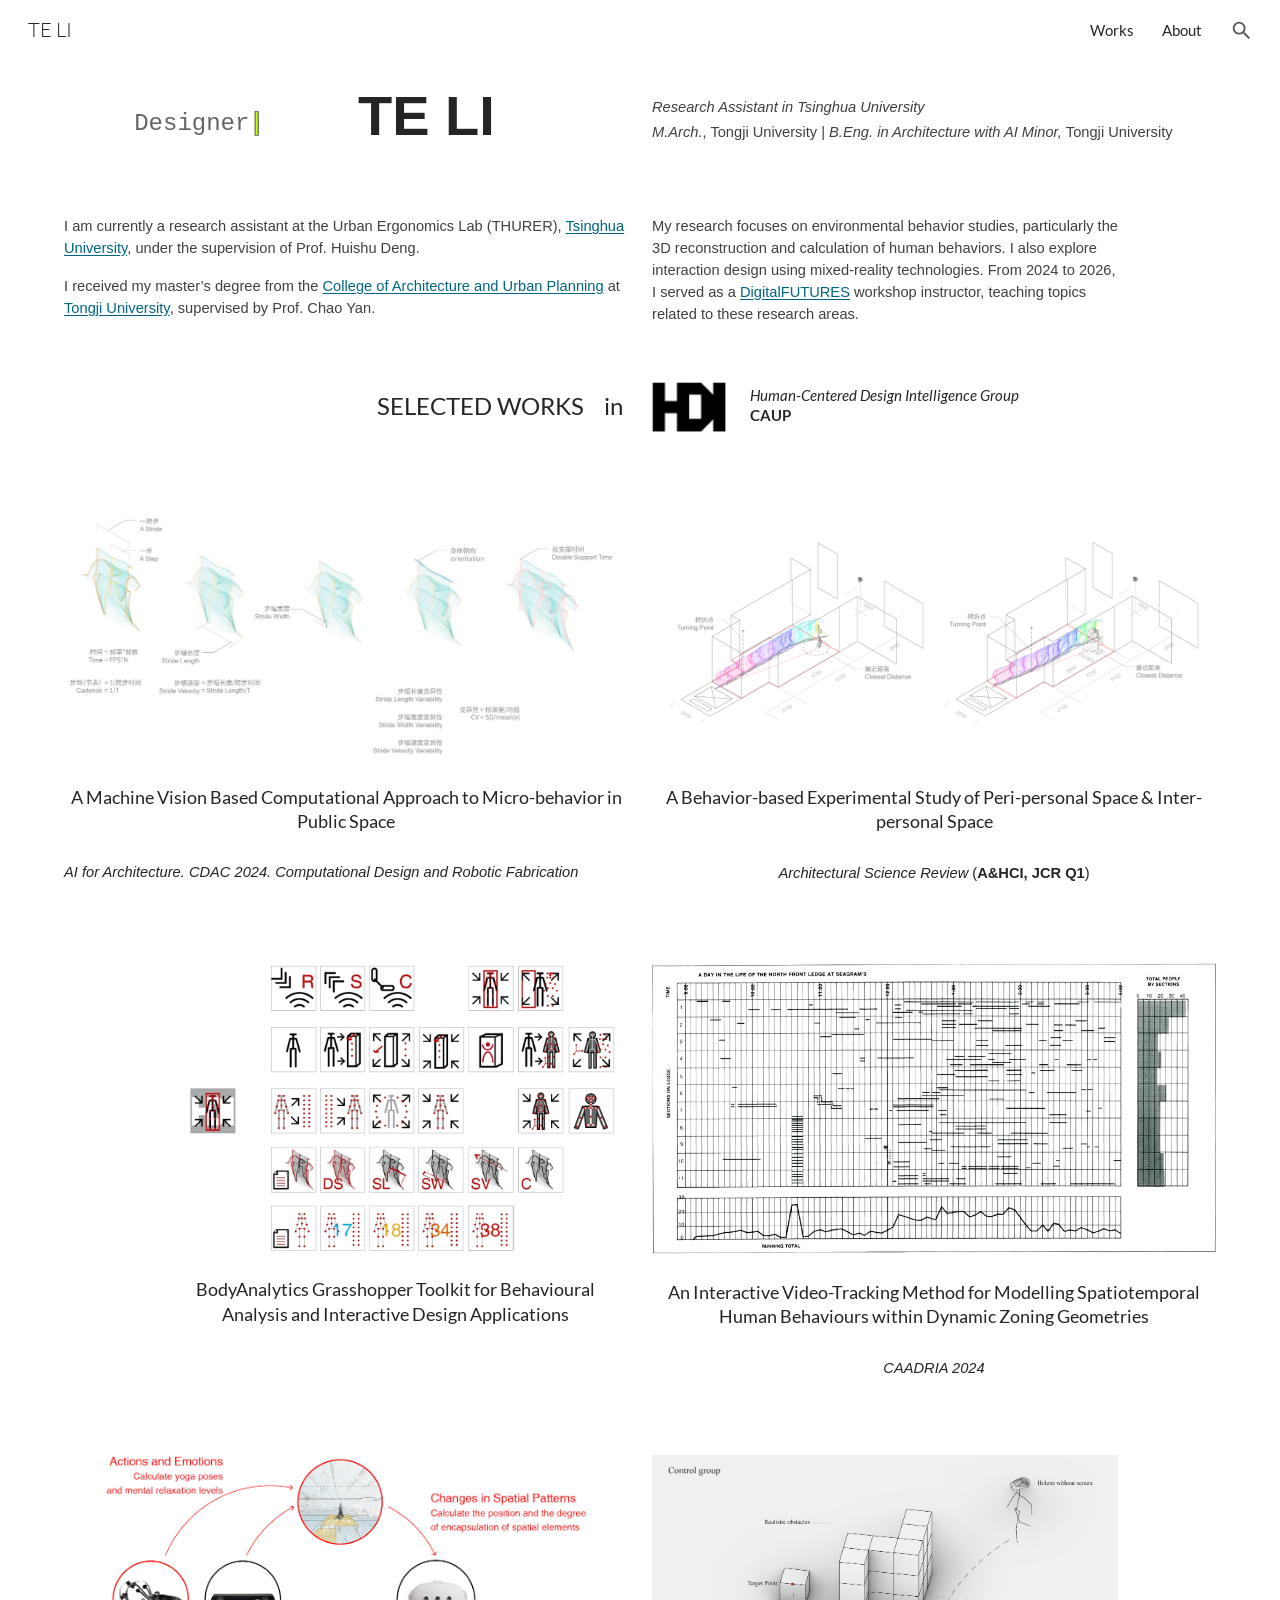
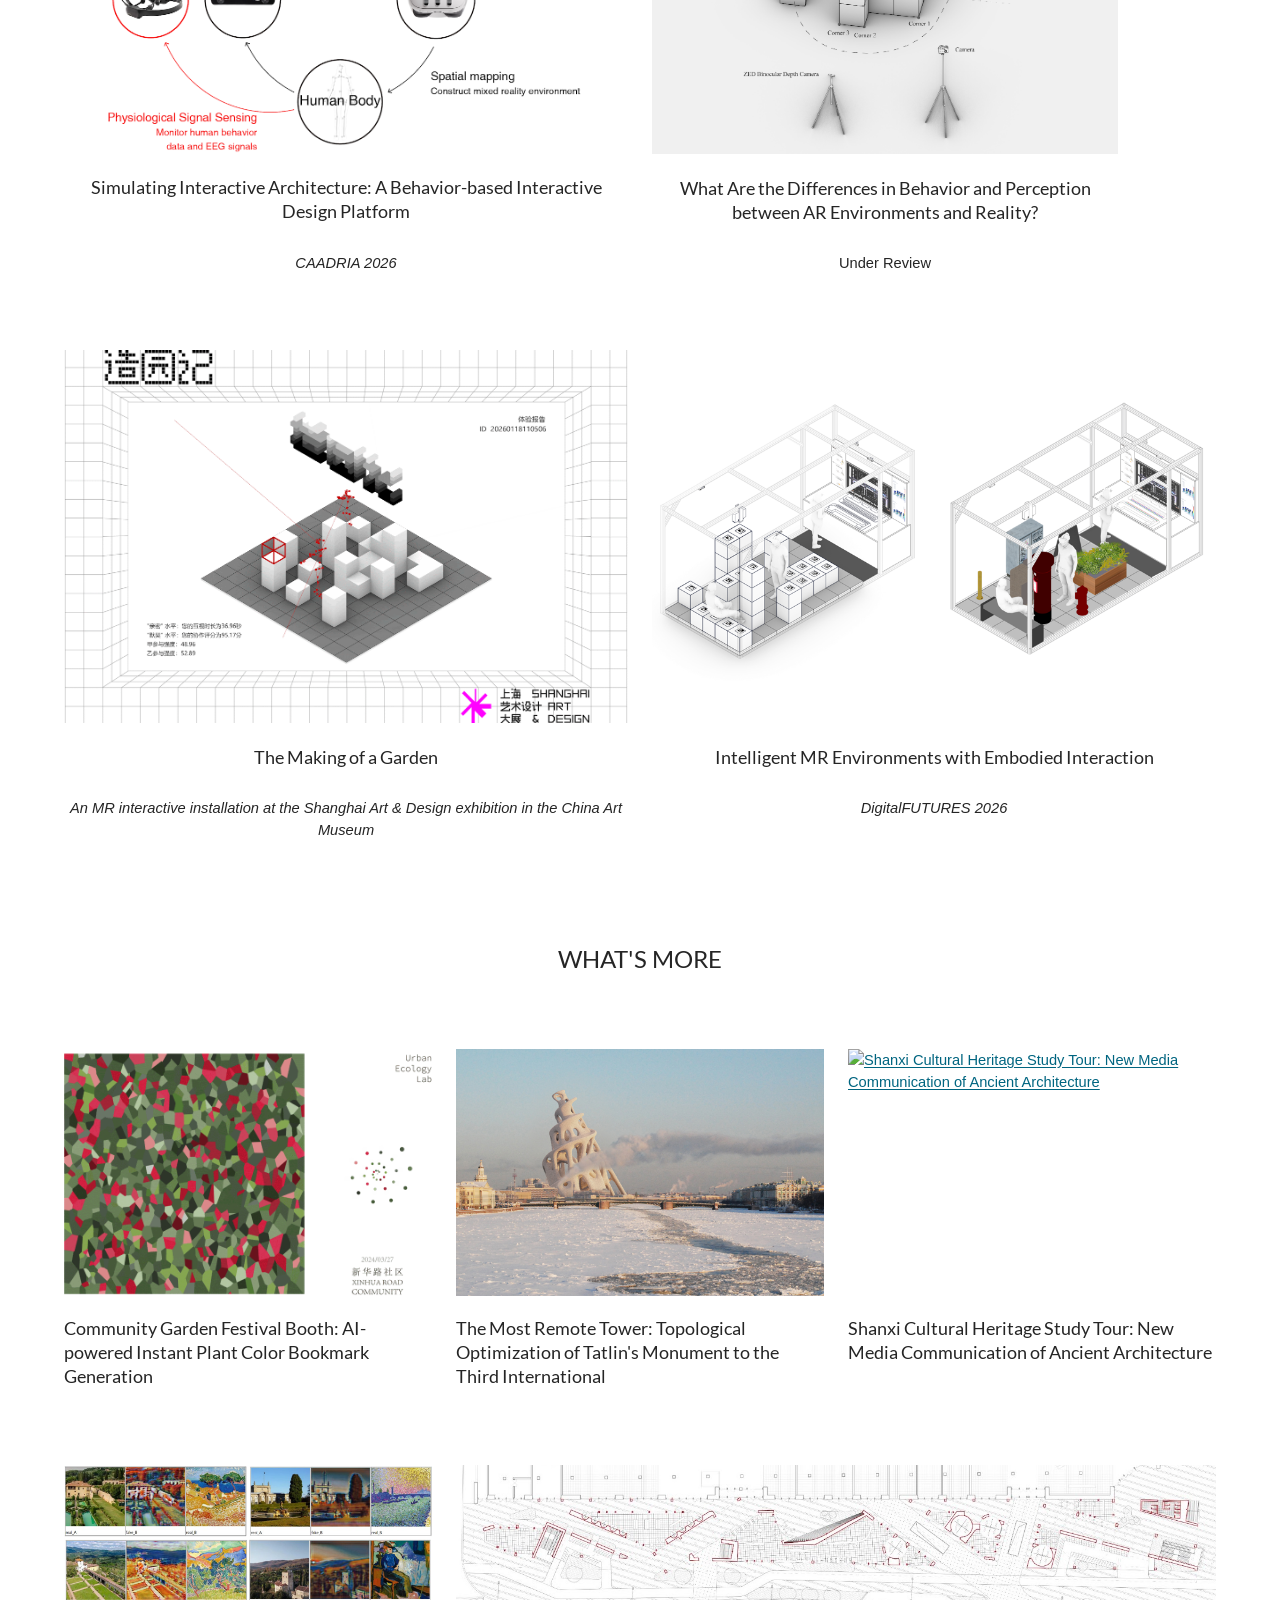
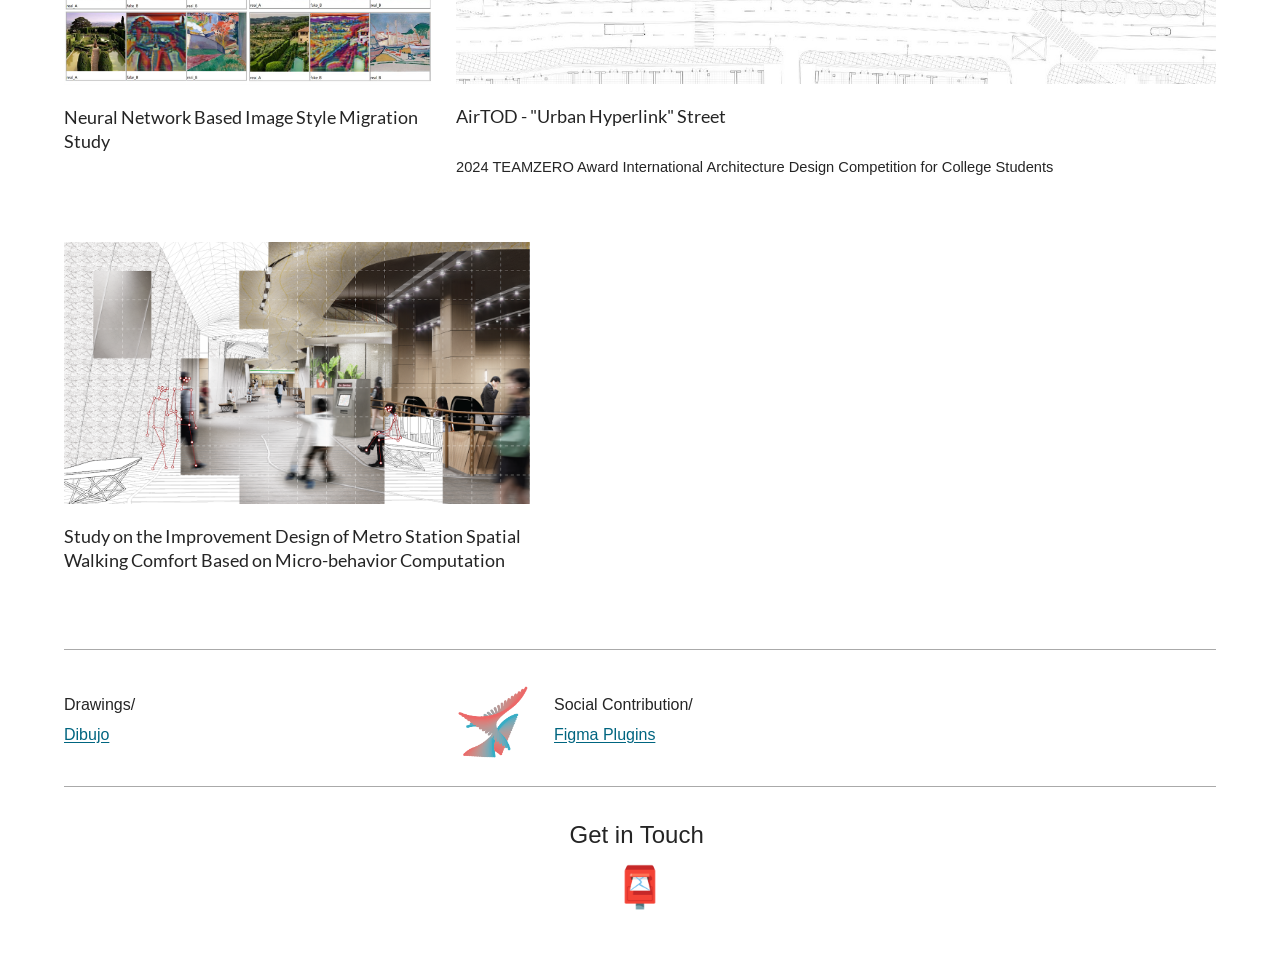
==== index.html @ 7ce69d30 "Initial commit" ====
<!doctype html>
<html lang="en">
<head>
<meta charset="utf-8">
<meta name="viewport" content="width=device-width,initial-scale=1">
<title>TE LI — Works</title>
<link rel="stylesheet" href="style.css">
<script src="script.js" defer></script>
</head>
<body class="works">
<header class="site-header"><a class="brand" href="index.html">TE LI</a><nav aria-label="Main navigation"><a aria-current="page" href="index.html">Works</a><a href="about.html">About</a><button class="search-button" aria-label="Search this site" title="Search this site"><svg width="22" height="22" viewbox="0 0 24 24" fill="none" stroke="currentColor" stroke-width="2"><circle cx="10" cy="10" r="6"></circle><path d="m15 15 6 6"></path></svg></button></nav></header><form class="search-panel" hidden role="search">
<input type="search" aria-label="Search pages" placeholder="Search this site"><button type="submit">Search</button><button type="button" class="search-close" aria-label="Close search">×</button><div class="search-results"></div>
</form>
<main id="main"><section class="section works-section-0"><div class="grid">
<div class="column span-3">
<iframe class="works-animation" src="assets/typing.html" title="Animated roles"></iframe>
</div>
<div class="column span-3">
<p style="line-height:1.2"><span style="font-weight:700">TE LI</span></p>
</div>
<div class="column span-6">
<p style="line-height:1.692; margin-bottom: 0px;
"><span style="font-weight:400;font-style:italic;color:#404040">Research Assistant in Tsinghua University</span></p>
<p style="line-height:1.692"><span style="font-weight:400;font-style:italic;color:#404040">M.Arch.</span><span style="font-weight:400;color:#404040">, Tongji University | </span><span style="font-weight:400;font-style:italic;color:#404040">B.Eng</span><span style="font-weight:400;font-style:italic;color:#404040">. in Architecture </span><span style="font-weight:400;font-style:italic;color:#404040">with AI Minor, </span><span style="font-weight:400;color:#404040">Tongji University  </span></p>
</div>
</div></section>
<section class="section works-section-1"><div class="grid">
<div class="column span-6">
<p style="line-height:1.5"><span style="font-weight:400;color:#404040">I am currently a research assistant at the Urban Ergonomics Lab (THURER), </span><a style="text-decoration:none;color:inherit" href="https://www.tsinghua.edu.cn/en/"><span style="font-weight:400;text-decoration:underline">Tsinghua University</span></a><span style="font-weight:400;color:#404040">, under the supervision of Prof. Huishu Deng.</span></p>
<p style="line-height:1.5"><span style="font-weight:400;color:#404040">I received my master’s degree from the </span><a style="text-decoration:none;color:inherit" href="https://caup.tongji.edu.cn/caupen/main.htm"><span style="font-weight:400;text-decoration:underline">College of Architecture and Urban Planning</span></a><span style="font-weight:400;color:#404040"> at </span><a style="text-decoration:none;color:inherit" href="https://en.tongji.edu.cn/p/#/"><span style="font-weight:400;text-decoration:underline">Tongji University</span></a><span style="font-weight:400;color:#404040">, supervised by Prof. Chao Yan.</span></p>
</div>
<div class="column span-5">
<p style="line-height:1.5"><span style="font-weight:400;color:#404040">My research focuses on environmental behavior studies, particularly the 3D reconstruction and calculation of human behaviors. I also explore interaction design using mixed-reality technologies. From 2024 to 2026, I served as a </span><a style="text-decoration:none;color:inherit" href="https://digitalfutures.world/"><span style="font-weight:400;text-decoration:underline">DigitalFUTURES</span></a><span style="font-weight:400;color:#404040"> workshop instructor, teaching topics related to these research areas.</span></p>
</div>
<div class="column span-1">

</div>
</div></section>
<section class="section works-section-2"><div class="grid">
<div class="column span-6">
<p style="text-align:right"><span style="font-size:24px">SELECTED WORKS    in </span></p>
</div>
<div class="column span-1">
<img src="assets/image-01.png" alt="Human-Centered Design Intelligence Group logo" loading="lazy">
</div>
<div class="column span-4">
<p style="line-height:1.38"><span style="font-style:italic">Human-Centered Design Intelligence Group</span></p>
<p style="line-height:1.38"><span style="font-weight:700">CAUP</span></p>
</div>
<div class="column span-1">

</div>
</div></section>
<section class="section works-section-3"><div class="grid">
<div class="column span-6">
<a class="image-link" href="https://link.springer.com/chapter/10.1007/978-981-95-0974-4_6"><img src="assets/image-02.jpg" alt="A Machine Vision Based Computational Approach to Micro-behavior in Public Space" loading="lazy"></a>
<h3 style="text-align:center">A Machine Vision Based Computational Approach to Micro-behavior in Public Space</h3>
<p style="text-align:left"><span style="font-style:italic">AI for Architecture. CDAC 2024. Computational Design and Robotic Fabrication</span></p>
</div>
<div class="column span-6">
<a class="image-link" href="https://doi.org/10.1080/00038628.2025.2562021"><img src="assets/image-03.png" alt="A Behavior-based Experimental Study of Peri-personal Space &amp; Inter-personal Space" loading="lazy"></a>
<h3 style="text-align:center">A Behavior-based Experimental Study of Peri-personal Space &amp; Inter-personal Space</h3>
<p style="text-align:center"><span style="font-style:italic">Architectural Science Review </span><span>(</span><span style="font-weight:700">A&amp;HCI, JCR Q1</span><span>)</span></p>
</div>
</div></section>
<section class="section works-section-4"><div class="grid">
<div class="column span-1">

</div>
<div class="column span-5">
<a class="image-link" href="https://www.food4rhino.com/en/app/bodyanalytics"><img src="assets/image-04.jpg" alt="BodyAnalytics Grasshopper Toolkit for Behavioural Analysis and Interactive Design Applications" loading="lazy"></a>
<h3 style="text-align:center">BodyAnalytics Grasshopper Toolkit for Behavioural Analysis and Interactive Design Applications</h3>
</div>
<div class="column span-6">
<a class="image-link" href="https://doi.org/10.52842/conf.caadria.2024.2.445"><img src="assets/image-05.jpg" alt="An Interactive Video-Tracking Method for Modelling Spatiotemporal Human Behaviours within Dynamic Zoning Geometries" loading="lazy"></a>
<h3 style="text-align:center">An Interactive Video-Tracking Method for Modelling Spatiotemporal Human Behaviours within Dynamic Zoning Geometries</h3>
<p style="text-align:center"><span style="font-style:italic">CAADRIA 202</span><span style="font-style:italic">4</span></p>
</div>
</div></section>
<section class="section works-section-5"><div class="grid">
<div class="column span-6">
<a class="image-link" href="https://papers.cumincad.org/cgi-bin/works/paper/caadria2026_61"><img src="assets/image-06.png" alt="Simulating Interactive Architecture: A Behavior-based Interactive Design Platform" loading="lazy"></a>
<h3 style="text-align:center">Simulating Interactive Architecture: A Behavior-based Interactive Design Platform</h3>
<p style="text-align:center"><span style="font-style:italic">CAADRIA 202</span><span style="font-style:italic">6</span></p>
</div>
<div class="column span-5">
<img src="assets/image-07.png" alt="What Are the Differences in Behavior and Perception between AR Environments and Reality?" loading="lazy">
<h3 style="text-align:center">What Are the Differences in Behavior and Perception between AR Environments and Reality?</h3>
<p style="text-align:center"><span>Under Review</span></p>
</div>
<div class="column span-1">

</div>
</div></section>
<section class="section works-section-6"><div class="grid">
<div class="column span-6">
<img src="assets/image-08.gif" alt="The Making of a Garden" loading="lazy">
<h3 style="text-align:center">The Making of a Garden</h3>
<p style="text-align:center"><span style="font-style:italic">An MR interactive installation at the Shanghai Art &amp; Design exhibition in the China Art Museum</span></p>
</div>
<div class="column span-6">
<img src="assets/image-09.png" alt="Intelligent MR Environments with Embodied Interaction" loading="lazy">
<h3 style="text-align:center">Intelligent MR Environments with Embodied Interaction</h3>
<p style="text-align:center"><span style="font-style:italic">DigitalFUTURES 2026</span></p>
</div>
</div></section>
<section class="section works-section-7"><div class="grid"><div class="column span-12">
<p style="text-align:center"><span style="font-size:24px">WHAT'S MORE</span></p>
</div></div></section>
<section class="section works-section-8"><div class="grid">
<div class="column span-4">
<a class="image-link" href="https://github.com/Te-Li/plant-color-datavis"><img src="assets/image-10.gif" alt="Community Garden Festival Booth: AI-powered Instant Plant Color Bookmark Generation" loading="lazy"></a>
<h3 style="text-align:left">Community Garden Festival Booth: AI-powered Instant Plant Color Bookmark Generation</h3>
</div>
<div class="column span-4">
<img src="assets/image-11.png" alt="The Most Remote Tower: Topological Optimization of Tatlin&#x27;s Monument to the Third International" loading="lazy">
<h3 style="text-align:left">The Most Remote Tower: Topological Optimization of Tatlin&#x27;s Monument to the Third International</h3>
</div>
<div class="column span-4">
<a class="image-link" href="https://github.com/Te-Li/dynamic-ancient-architecture"><img src="assets/image-12.gif" alt="Shanxi Cultural Heritage Study Tour: New Media Communication of Ancient Architecture" loading="lazy"></a>
<h3 style="text-align:left">Shanxi Cultural Heritage Study Tour: New Media Communication of Ancient Architecture</h3>
</div>
</div></section>
<section class="section works-section-9"><div class="grid">
<div class="column span-4">
<img src="assets/image-13.png" alt="Neural Network Based Image Style Migration Study" loading="lazy">
<h3 style="text-align:left">Neural Network Based Image Style Migration Study</h3>
</div>
<div class="column span-8">
<a class="image-link" href="http://xhslink.com/o/8bm5kmeAXIZ"><img src="assets/image-14.jpg" alt="AirTOD - &quot;Urban Hyperlink&quot; Street" loading="lazy"></a>
<h3 style="text-align:left">AirTOD - &quot;Urban Hyperlink&quot; Street</h3>
<p style="text-align:left"><span>2024 TEAMZERO Award International Architecture Design Competition for College Students</span></p>
</div>
</div></section>
<section class="section works-section-10"><div class="grid">
<div class="column span-5">
<img src="assets/image-15.png" alt="Study on the Improvement Design of Metro Station Spatial Walking Comfort Based on Micro-behavior Computation" loading="lazy">
<h3 style="text-align:left">Study on the Improvement Design of Metro Station Spatial Walking Comfort Based on Micro-behavior Computation</h3>
</div>
<div class="column span-7">

</div>
</div></section>
<section class="section works-section-11"><div class="grid"><div class="column span-12">

</div></div></section>
<section class="section works-section-12"><div class="grid">
<div class="column span-2">
<p><span style="font-size:12.0pt">Drawings/</span></p>
<p><a style="text-decoration:none;color:inherit" href="https://lzyf14.wixsite.com/dai1-lite"><span style="text-decoration:underline;font-size:12.0pt">Dibujo</span></a><span style="font-size:12.0pt"> </span></p>
</div>
<div class="column span-2">

</div>
<div class="column span-1">
<img src="assets/image-16.png" alt="Figma icon" loading="lazy">
</div>
<div class="column span-3">
<p><span style="font-size:12.0pt">Social Contribution/</span></p>
<p><a style="text-decoration:none;color:inherit" href="https://www.figma.com/@te_li"><span style="text-decoration:underline;font-size:12.0pt">Figma Plugins</span></a></p>
</div>
<div class="column span-4">

</div>
</div></section>
<section class="section works-section-13"><div class="grid"><div class="column span-12">

</div></div></section>
<section class="section works-section-14 contact"><div class="grid"><div class="column span-12">
<p style="text-align:center"><span style="font-size:24px">Get in Touch </span></p>
<p style="text-align:center;line-height:1.2"><a style="text-decoration:none;color:inherit" href="https://forms.gle/pz7Y3AFX5Abh1YHo8"><span>📮</span></a></p>
</div></div></section></main>
</body>
</html>
---- style.css ----
@font-face {
  font-family: 'Lato';
  font-style: italic;
  font-weight: 300;
  font-display: swap;
  src: url(assets/lato-0.ttf) format('truetype');
}
@font-face {
  font-family: 'Lato';
  font-style: italic;
  font-weight: 400;
  font-display: swap;
  src: url(assets/lato-1.ttf) format('truetype');
}
@font-face {
  font-family: 'Lato';
  font-style: italic;
  font-weight: 700;
  font-display: swap;
  src: url(assets/lato-2.ttf) format('truetype');
}
@font-face {
  font-family: 'Lato';
  font-style: normal;
  font-weight: 300;
  font-display: swap;
  src: url(assets/lato-3.ttf) format('truetype');
}
@font-face {
  font-family: 'Lato';
  font-style: normal;
  font-weight: 400;
  font-display: swap;
  src: url(assets/lato-4.ttf) format('truetype');
}
@font-face {
  font-family: 'Lato';
  font-style: normal;
  font-weight: 700;
  font-display: swap;
  src: url(assets/lato-5.ttf) format('truetype');
}

/* Shared presentation — adjust content width, spacing and typography here. */
:root{--grid-width:1152px;--grid-gutter:24px;--page-edge:32px;--text:#252525;--link:#006580}
*{box-sizing:border-box}html{scroll-behavior:smooth}body{margin:0;background:#fff;color:var(--text);font:14px/1.5 Arial,Helvetica,sans-serif}a{color:var(--link);text-underline-offset:2px}button,input{font:inherit}button{cursor:pointer}a:focus-visible,button:focus-visible,summary:focus-visible{outline:2px solid var(--link);outline-offset:5px}
a[style*="text-decoration:none"]{color:var(--text)}a[style*="text-decoration:none"] span[style*="text-decoration:underline"]{color:var(--link)}.site-header a,.site-header a:hover,.site-header a[aria-current],.about-section-1 summary{color:var(--text)}
.site-header{height:60px;padding:0 28px;display:flex;align-items:center;justify-content:space-between;position:sticky;top:0;background:#fffffff5;z-index:10}.brand{font-size:20px;font-weight:300;color:var(--text);text-decoration:none}.site-header nav{display:flex;align-items:center;gap:28px}.site-header nav>a{font-size:15px;text-decoration:none;color:var(--text)}.site-header nav>a[aria-current],.site-header nav>a:hover{color:var(--text)}.search-button{border:0;background:none;color:#555;padding:0;display:flex}.section{padding:24px 0}.grid{width:min(var(--grid-width),calc(100% - 2 * var(--page-edge)));margin-inline:auto;display:grid;grid-template-columns:repeat(12,minmax(0,1fr));column-gap:var(--grid-gutter)}.column{min-width:0}.span-1{grid-column:span 1}.span-2{grid-column:span 2}.span-3{grid-column:span 3}.span-4{grid-column:span 4}.span-5{grid-column:span 5}.span-6{grid-column:span 6}.span-7{grid-column:span 7}.span-8{grid-column:span 8}.span-12{grid-column:span 12}
p{margin:0 0 16px}h2,h3{font-weight:400;line-height:1.35;margin:16px 0 26px}h2{font-size:24px}h3{font-size:18px}img{display:block;width:100%;height:auto}iframe{display:block;border:0;width:100%}ul,ol{padding-left:28px;margin:0 0 18px}li{padding-left:2px;margin-bottom:7px}.works{font-size:14.667px;line-height:1.5}.works-animation{height:72px}.works-section-0{padding-top:22px;padding-bottom:24px}.works-section-0 .column:nth-child(2) p{font-size:56px!important;font-weight:700;margin:0;line-height:1.4}.works-section-0 .column:nth-child(2) span{font-size:inherit!important}.works-section-0 .column:nth-child(3){padding-top:13px}.works-section-1{padding-top:30px;padding-bottom:20px}.works-section-2{padding-top:20px;padding-bottom:40px}.works-section-2 .grid{align-items:center}.works-section-2 .column:first-child{text-align:right}.works-section-2 p{margin:0}.works-section-2 .column:first-child span{font-size:24px!important}.works-section-2 img{max-width:74px}.works-section-3,.works-section-4,.works-section-5,.works-section-6{padding-bottom:36px}.works .image-link{display:block}.works h3{text-align:center;margin:22px 0 28px;font-size:18px}.works-section-3 .column>p,.works-section-4 .column>p,.works-section-5 .column>p,.works-section-6 .column>p{text-align:center}.works-section-7 p{text-align:center;margin:24px 0}.works-section-8 h3,.works-section-9 h3,.works-section-10 h3{margin-top:20px}.works-section-11,.works-section-13,.about-section-10{padding:12px 0}.works-section-12{padding:0}.works-section-12 .grid{align-items:center;border-top:1px solid #aaa;padding-top:34px}.works-section-12 p{margin-bottom:6px}.contact{padding:0 0 48px;text-align:center}.contact .grid{border-top:1px solid #aaa;padding-top:30px}.contact p{margin-bottom:10px}.contact a{text-decoration:none;font-size:40px}
.about-section-0{padding:0}.about-section-0 .grid{width:100%;max-width:none}.about-section-0 .column{padding:0}.about-animation{height:500px}.about-section-1{padding:24px 0}.about-section-1 details{grid-column:1/-1;margin:0;border-bottom:1px solid #aaa}.about-section-1 summary{list-style:none;cursor:pointer;font-size:24px;padding:20px 0}.about-section-1 summary::-webkit-details-marker{display:none}.about-section-1 .summary-arrow{float:right;width:24px;height:24px;fill:#555;margin-top:6px;transition:transform .2s ease}details[open] .summary-arrow{transform:rotate(180deg)}.news-items{padding:16px 0}.portfolio{height:435px;background:#333}.portfolio-open{display:inline-block;font-size:14px;margin-top:8px}.about-section-3,.about-section-4,.about-section-5,.about-section-6,.about-section-7,.about-section-8{padding:42px 0}.about h3{margin-top:0;margin-bottom:0}.about-section-9{padding:30px 0}.about p{line-height:1.8}.about li{line-height:1.6}.search-panel{position:fixed;top:60px;right:24px;width:min(520px,calc(100vw - 48px));padding:20px;background:white;box-shadow:0 4px 22px #0002;z-index:20}.search-panel[hidden]{display:none}.search-panel input{width:65%;max-width:100%;padding:8px;border:1px solid #aaa}.search-panel button{background:white;border:0;padding:8px}.search-results a{display:block;margin:12px 0}
@media(max-width:760px){.site-header{padding:0 20px}.site-header nav{gap:22px}.grid{width:calc(100% - 48px);column-gap:16px}.column{padding:0}.column:empty{display:none}.span-1,.span-2,.span-3,.span-4,.span-5,.span-6,.span-7,.span-8,.span-12{grid-column:1/-1}.section{padding:20px 0}.works-section-0 .column:first-child{grid-column:1/7}.works-section-0 .column:nth-child(2){grid-column:7/13}.works-section-0 .column:nth-child(2) p{font-size:44px!important}.works-section-0 .column:nth-child(3){padding-top:20px}.works-section-1 .column{margin-bottom:12px}.works-section-2 .column:first-child{text-align:left;margin-bottom:20px}.works-section-2 .column:nth-child(2){grid-column:1/3}.works-section-2 .column:nth-child(3){grid-column:3/13}.works-section-2 .column:nth-child(3) span{font-size:14px!important}.works h3{font-size:19px}.works .column:has(h3){margin-bottom:28px}.works-section-12 .column{margin-bottom:20px}.works-section-12 img{max-width:72px}.about-animation{height:300px}.about-section-2 .column:first-child{margin-bottom:14px}.portfolio{height:340px}.about-section-3,.about-section-4,.about-section-5,.about-section-6,.about-section-7,.about-section-8{padding:28px 0}.about p,.about li{overflow-wrap:anywhere}.search-panel input{width:60%}}
@media(prefers-reduced-motion:reduce){html{scroll-behavior:auto}}

body.about,.works h3,.brand,.site-header nav,.works-section-2,.works-section-7{font-family:Lato,Arial,sans-serif}

/* Match the lower three-column media row to the adjacent tower image.
   Keep animated artwork proportional and fully visible in an equal-height frame. */
.works-section-8 img{aspect-ratio:1200/805;object-fit:contain}
.works-section-8 img[src="assets/image-12.gif"]{object-fit:cover;object-position:50% 75%}

/* About: consistent heading rhythm and hanging indents for CV entries. */
.about .about-heading{font-size:24px;font-weight:400;line-height:1.38;margin:0 0 20px;color:#404040}
.about .about-subheading{font-size:18px;font-weight:700;line-height:1.8;margin:24px 0 8px;color:#404040}
.about .about-heading + .about-subheading{margin-top:0}
.about p,.about li{line-height:1.8}
.about p{margin-bottom:8px}
.about ul{padding-left:24px;margin:0 0 20px}
.about li{padding-left:2px;margin-bottom:8px}
.about li p{margin:0}
.about .column > :last-child{margin-bottom:0}
.about-section-3,.about-section-4,.about-section-5,.about-section-6,.about-section-7,.about-section-8{padding:32px 0}
.about-section-4 .column > p:has(> span:first-child[style*="font-size:18px"]){margin-top:20px}
.about-section-4 .about-heading + p{margin-top:0!important}
.about .award-year{font-size:16px;font-weight:700;line-height:1.8;margin:20px 0 6px;color:#404040}
.about .about-heading + .award-year{margin-top:0}
.about-section-6 ul{margin-bottom:0}
.about-section-6 li{margin-bottom:4px}
.about-section-2 .grid,.about-section-9 .grid{align-items:start}
.about .news-items > p{display:grid;grid-template-columns:140px minmax(0,1fr);column-gap:20px;margin-bottom:12px}
.news-date{white-space:nowrap}
@media(max-width:760px){
 .about-section-1 details{margin:0}
 .about .about-heading{margin-bottom:16px}
 .about-section-3,.about-section-4,.about-section-5,.about-section-6,.about-section-7,.about-section-8{padding:24px 0}
 .about .news-items > p{grid-template-columns:1fr;row-gap:4px}
 .about-section-9 .column + .column{margin-top:8px}
}
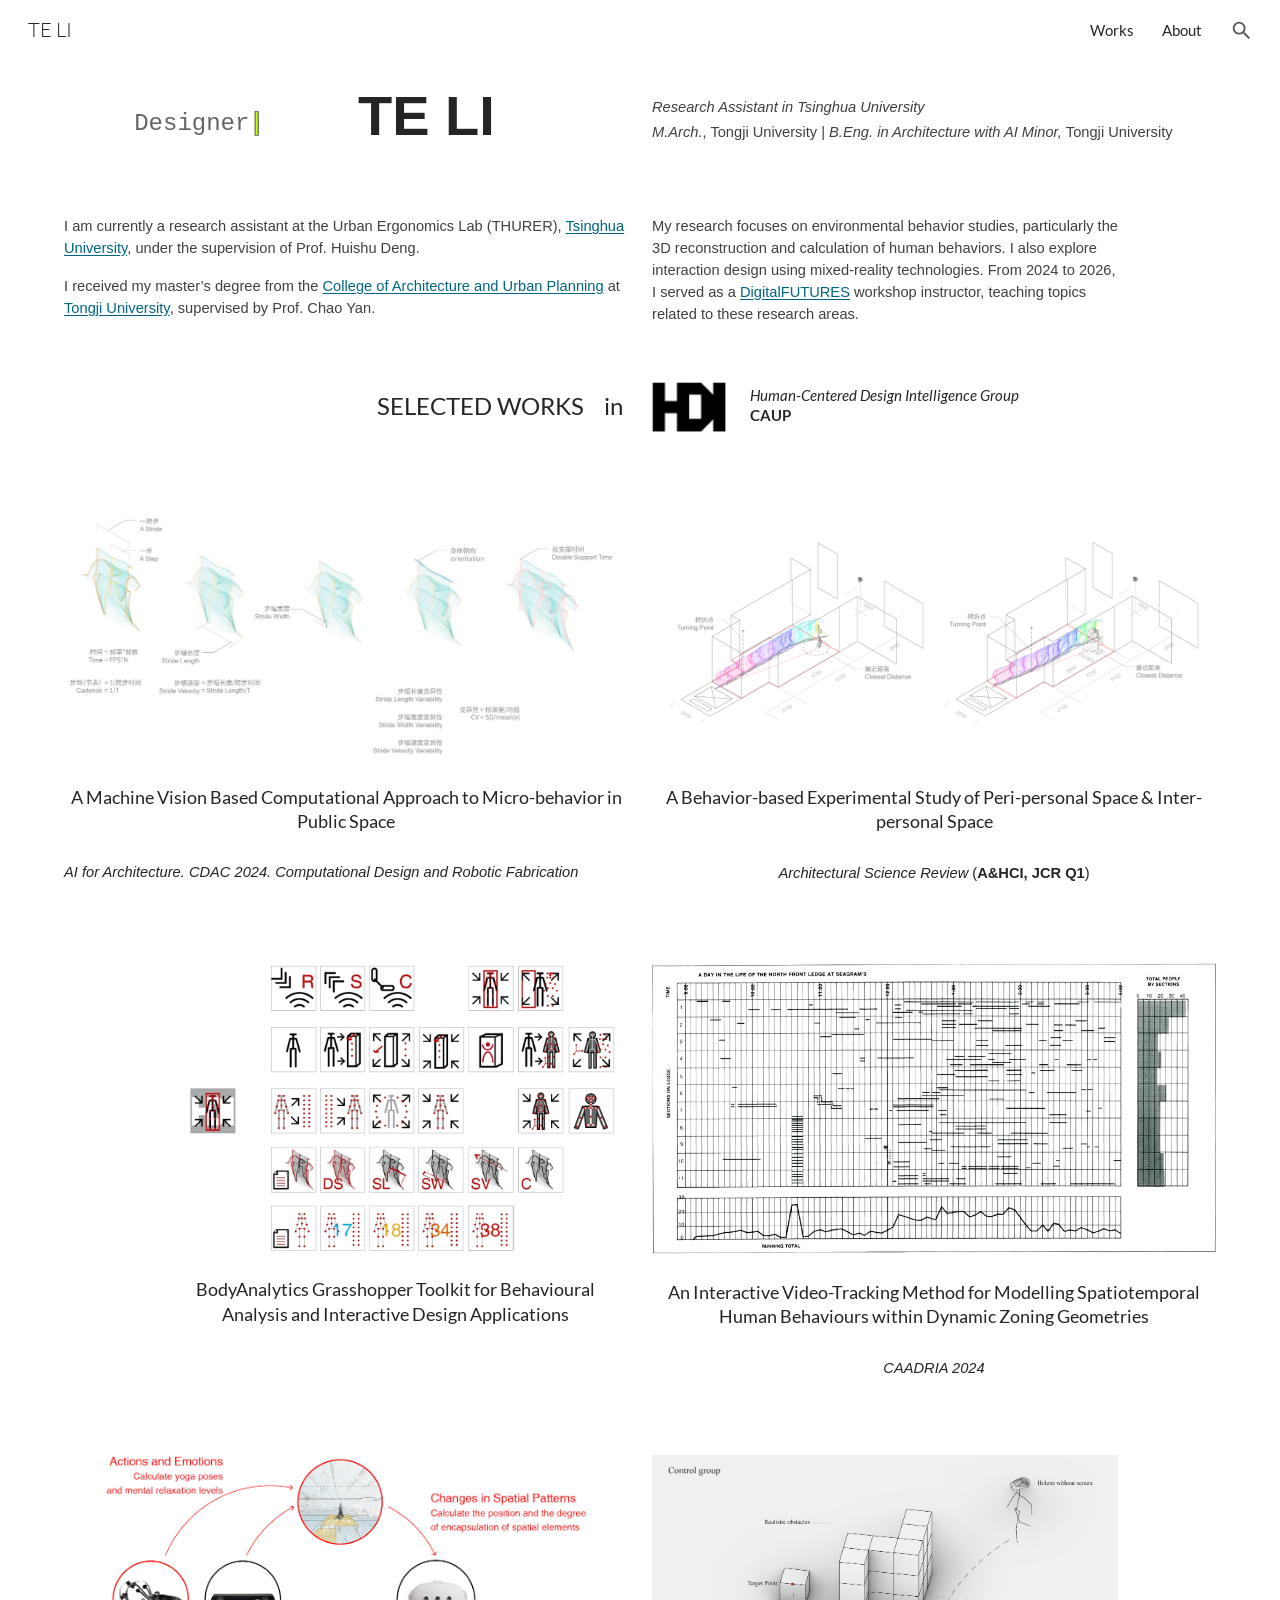
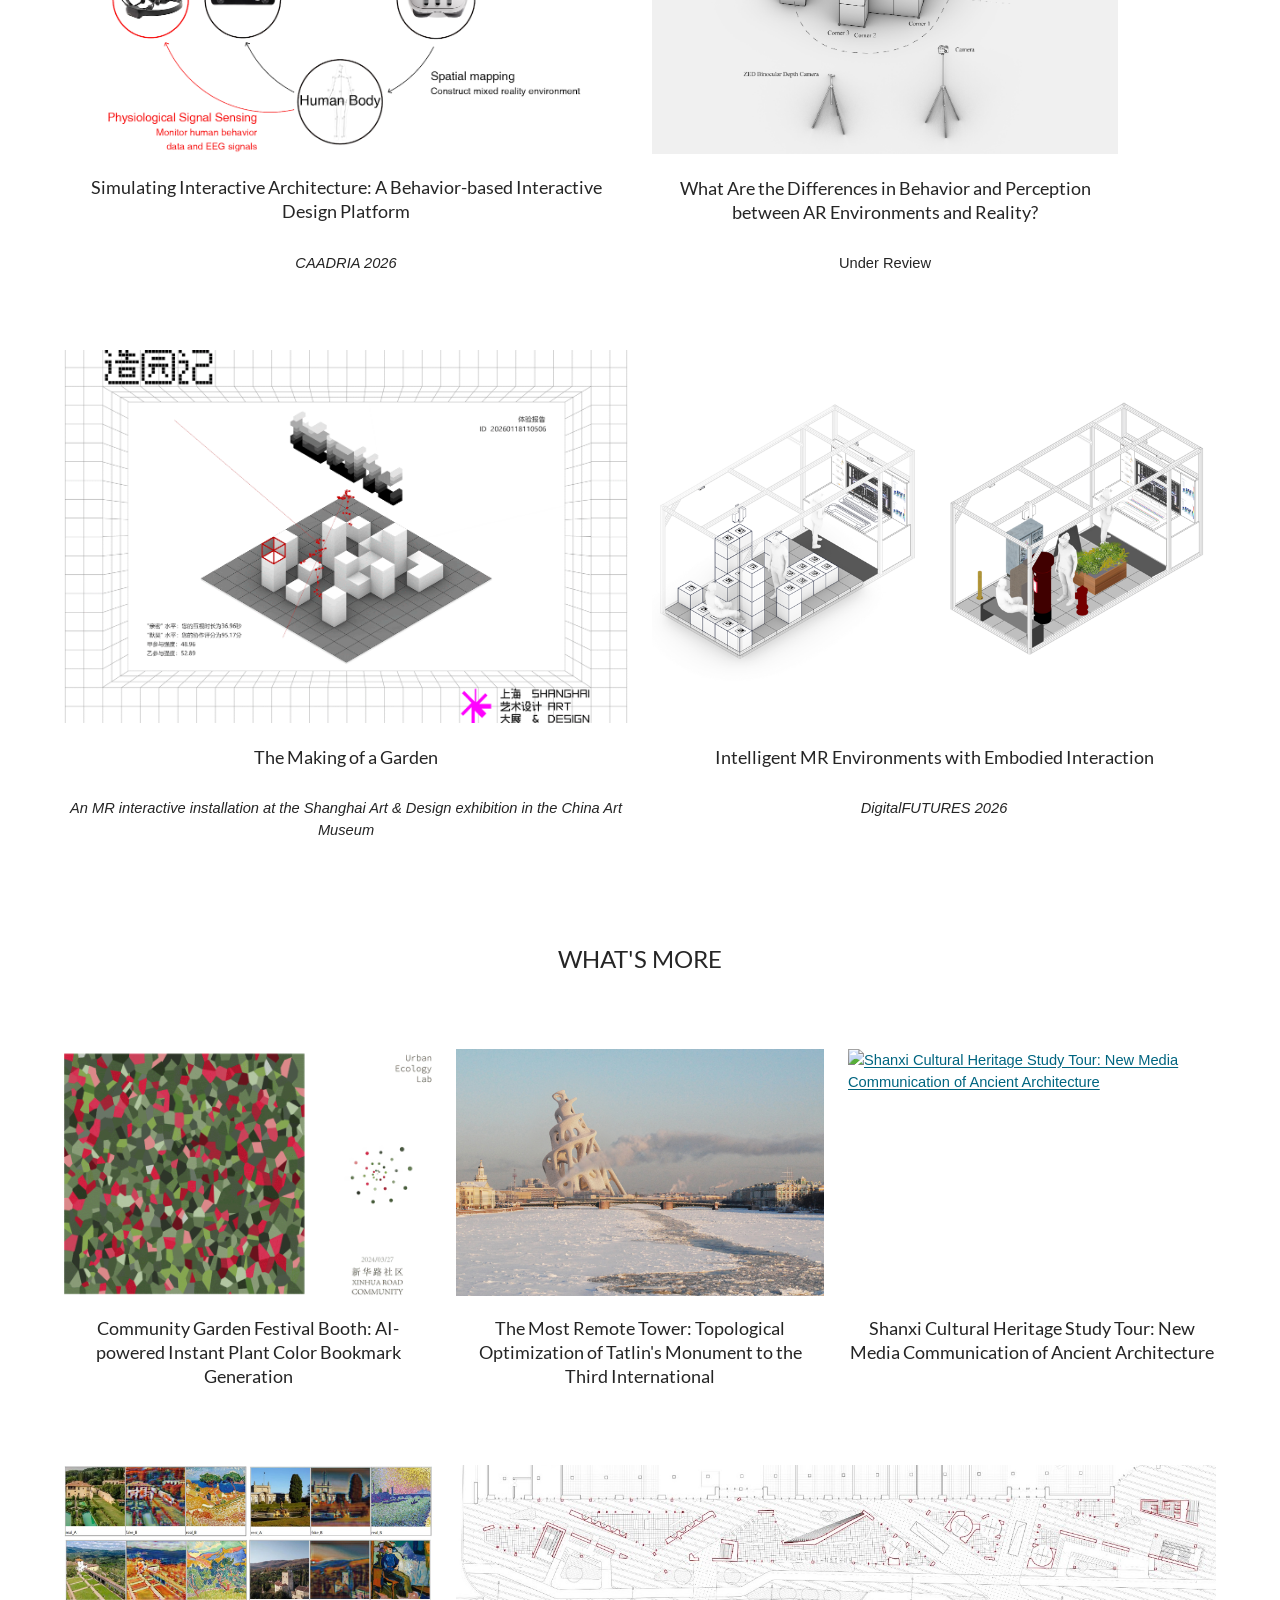
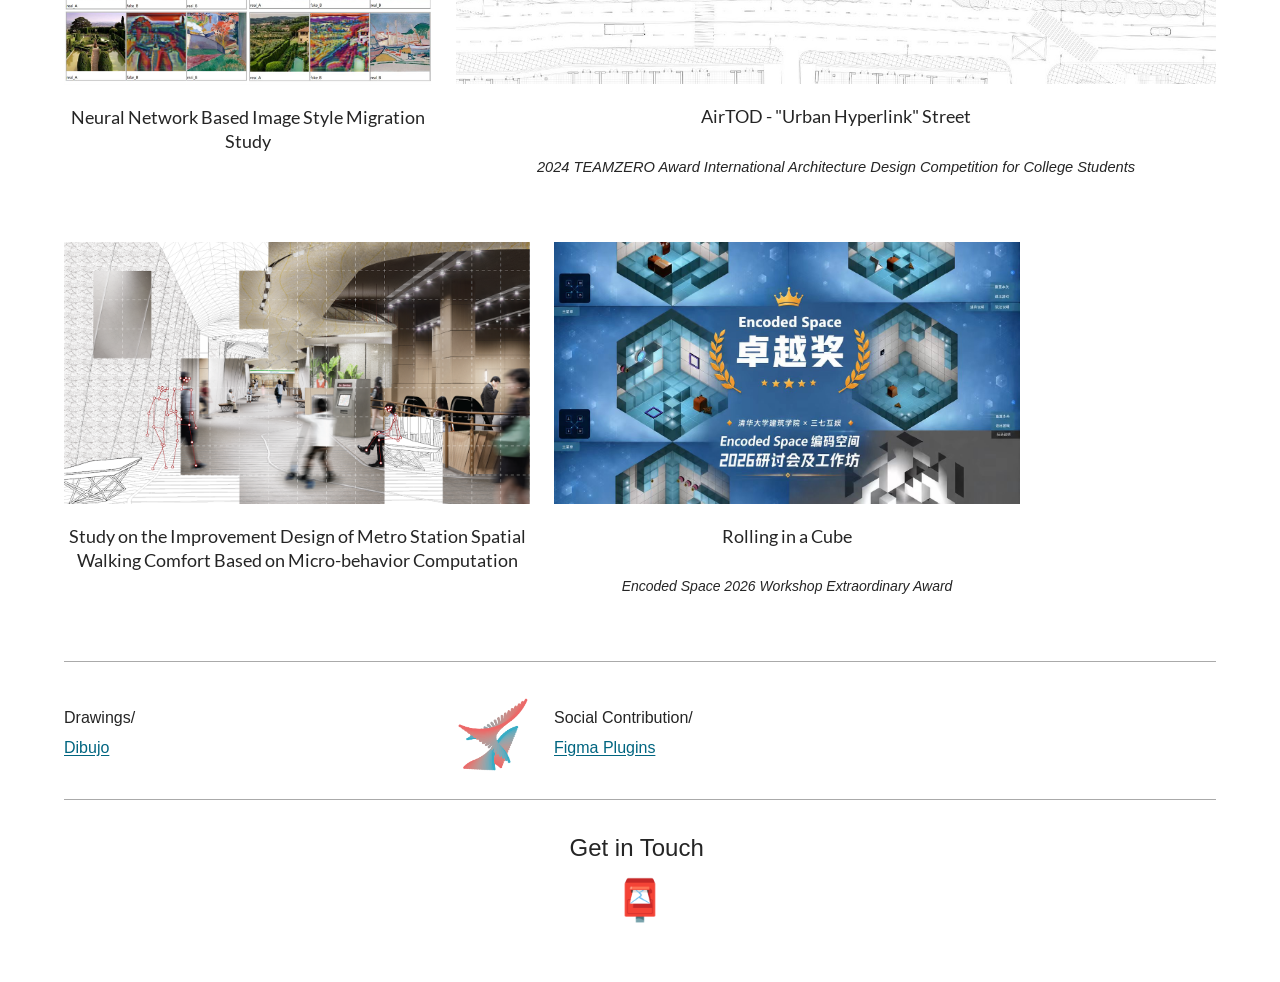
==== commit 94c521fd: "增加项目" ====
--- a/index.html
+++ b/index.html
@@ -129,16 +129,20 @@
 <div class="column span-8">
 <a class="image-link" href="http://xhslink.com/o/8bm5kmeAXIZ"><img src="assets/image-14.jpg" alt="AirTOD - &quot;Urban Hyperlink&quot; Street" loading="lazy"></a>
 <h3 style="text-align:left">AirTOD - &quot;Urban Hyperlink&quot; Street</h3>
-<p style="text-align:left"><span>2024 TEAMZERO Award International Architecture Design Competition for College Students</span></p>
+<p class="project-note" style="text-align:left">2024 TEAMZERO Award International Architecture Design Competition for College Students</p>
 </div>
 </div></section>
 <section class="section works-section-10"><div class="grid">
-<div class="column span-5">
+<div class="column span-5 project-card">
 <img src="assets/image-15.png" alt="Study on the Improvement Design of Metro Station Spatial Walking Comfort Based on Micro-behavior Computation" loading="lazy">
 <h3 style="text-align:left">Study on the Improvement Design of Metro Station Spatial Walking Comfort Based on Micro-behavior Computation</h3>
 </div>
-<div class="column span-7">
-
+<div class="column span-5 project-card">
+<a class="image-link" href="https://github.com/EncodedSpace/cube3d_html"><img src="assets/image-17.jpg" alt="Rolling in a Cube" loading="lazy"></a>
+<h3 style="text-align:left">Rolling in a Cube</h3>
+<p class="project-note">Encoded Space 2026 Workshop Extraordinary Award</p>
+</div>
+<div class="column span-3">
 </div>
 </div></section>
 <section class="section works-section-11"><div class="grid"><div class="column span-12">
--- a/style.css
+++ b/style.css
@@ -46,7 +46,7 @@
 *{box-sizing:border-box}html{scroll-behavior:smooth}body{margin:0;background:#fff;color:var(--text);font:14px/1.5 Arial,Helvetica,sans-serif}a{color:var(--link);text-underline-offset:2px}button,input{font:inherit}button{cursor:pointer}a:focus-visible,button:focus-visible,summary:focus-visible{outline:2px solid var(--link);outline-offset:5px}
 a[style*="text-decoration:none"]{color:var(--text)}a[style*="text-decoration:none"] span[style*="text-decoration:underline"]{color:var(--link)}.site-header a,.site-header a:hover,.site-header a[aria-current],.about-section-1 summary{color:var(--text)}
 .site-header{height:60px;padding:0 28px;display:flex;align-items:center;justify-content:space-between;position:sticky;top:0;background:#fffffff5;z-index:10}.brand{font-size:20px;font-weight:300;color:var(--text);text-decoration:none}.site-header nav{display:flex;align-items:center;gap:28px}.site-header nav>a{font-size:15px;text-decoration:none;color:var(--text)}.site-header nav>a[aria-current],.site-header nav>a:hover{color:var(--text)}.search-button{border:0;background:none;color:#555;padding:0;display:flex}.section{padding:24px 0}.grid{width:min(var(--grid-width),calc(100% - 2 * var(--page-edge)));margin-inline:auto;display:grid;grid-template-columns:repeat(12,minmax(0,1fr));column-gap:var(--grid-gutter)}.column{min-width:0}.span-1{grid-column:span 1}.span-2{grid-column:span 2}.span-3{grid-column:span 3}.span-4{grid-column:span 4}.span-5{grid-column:span 5}.span-6{grid-column:span 6}.span-7{grid-column:span 7}.span-8{grid-column:span 8}.span-12{grid-column:span 12}
-p{margin:0 0 16px}h2,h3{font-weight:400;line-height:1.35;margin:16px 0 26px}h2{font-size:24px}h3{font-size:18px}img{display:block;width:100%;height:auto}iframe{display:block;border:0;width:100%}ul,ol{padding-left:28px;margin:0 0 18px}li{padding-left:2px;margin-bottom:7px}.works{font-size:14.667px;line-height:1.5}.works-animation{height:72px}.works-section-0{padding-top:22px;padding-bottom:24px}.works-section-0 .column:nth-child(2) p{font-size:56px!important;font-weight:700;margin:0;line-height:1.4}.works-section-0 .column:nth-child(2) span{font-size:inherit!important}.works-section-0 .column:nth-child(3){padding-top:13px}.works-section-1{padding-top:30px;padding-bottom:20px}.works-section-2{padding-top:20px;padding-bottom:40px}.works-section-2 .grid{align-items:center}.works-section-2 .column:first-child{text-align:right}.works-section-2 p{margin:0}.works-section-2 .column:first-child span{font-size:24px!important}.works-section-2 img{max-width:74px}.works-section-3,.works-section-4,.works-section-5,.works-section-6{padding-bottom:36px}.works .image-link{display:block}.works h3{text-align:center;margin:22px 0 28px;font-size:18px}.works-section-3 .column>p,.works-section-4 .column>p,.works-section-5 .column>p,.works-section-6 .column>p{text-align:center}.works-section-7 p{text-align:center;margin:24px 0}.works-section-8 h3,.works-section-9 h3,.works-section-10 h3{margin-top:20px}.works-section-11,.works-section-13,.about-section-10{padding:12px 0}.works-section-12{padding:0}.works-section-12 .grid{align-items:center;border-top:1px solid #aaa;padding-top:34px}.works-section-12 p{margin-bottom:6px}.contact{padding:0 0 48px;text-align:center}.contact .grid{border-top:1px solid #aaa;padding-top:30px}.contact p{margin-bottom:10px}.contact a{text-decoration:none;font-size:40px}
+p{margin:0 0 16px}h2,h3{font-weight:400;line-height:1.35;margin:16px 0 26px}h2{font-size:24px}h3{font-size:18px}img{display:block;width:100%;height:auto}iframe{display:block;border:0;width:100%}ul,ol{padding-left:28px;margin:0 0 18px}li{padding-left:2px;margin-bottom:7px}.works{font-size:14.667px;line-height:1.5}.works-animation{height:72px}.works-section-0{padding-top:22px;padding-bottom:24px}.works-section-0 .column:nth-child(2) p{font-size:56px!important;font-weight:700;margin:0;line-height:1.4}.works-section-0 .column:nth-child(2) span{font-size:inherit!important}.works-section-0 .column:nth-child(3){padding-top:13px}.works-section-1{padding-top:30px;padding-bottom:20px}.works-section-2{padding-top:20px;padding-bottom:40px}.works-section-2 .grid{align-items:center}.works-section-2 .column:first-child{text-align:right}.works-section-2 p{margin:0}.works-section-2 .column:first-child span{font-size:24px!important}.works-section-2 img{max-width:74px}.works-section-3,.works-section-4,.works-section-5,.works-section-6{padding-bottom:36px}.works .image-link{display:block}.works h3{text-align:center;margin:22px 0 28px;font-size:18px}.works-section-3 .column>p,.works-section-4 .column>p,.works-section-5 .column>p,.works-section-6 .column>p{text-align:center}.works-section-7 p{text-align:center;margin:24px 0}.works-section-8 h3,.works-section-9 h3,.works-section-10 h3{margin-top:20px;text-align:center!important}.works-section-11,.works-section-13,.about-section-10{padding:12px 0}.works-section-12{padding:0}.works-section-12 .grid{align-items:center;border-top:1px solid #aaa;padding-top:34px}.works-section-12 p{margin-bottom:6px}.contact{padding:0 0 48px;text-align:center}.contact .grid{border-top:1px solid #aaa;padding-top:30px}.contact p{margin-bottom:10px}.contact a{text-decoration:none;font-size:40px}
 .about-section-0{padding:0}.about-section-0 .grid{width:100%;max-width:none}.about-section-0 .column{padding:0}.about-animation{height:500px}.about-section-1{padding:24px 0}.about-section-1 details{grid-column:1/-1;margin:0;border-bottom:1px solid #aaa}.about-section-1 summary{list-style:none;cursor:pointer;font-size:24px;padding:20px 0}.about-section-1 summary::-webkit-details-marker{display:none}.about-section-1 .summary-arrow{float:right;width:24px;height:24px;fill:#555;margin-top:6px;transition:transform .2s ease}details[open] .summary-arrow{transform:rotate(180deg)}.news-items{padding:16px 0}.portfolio{height:435px;background:#333}.portfolio-open{display:inline-block;font-size:14px;margin-top:8px}.about-section-3,.about-section-4,.about-section-5,.about-section-6,.about-section-7,.about-section-8{padding:42px 0}.about h3{margin-top:0;margin-bottom:0}.about-section-9{padding:30px 0}.about p{line-height:1.8}.about li{line-height:1.6}.search-panel{position:fixed;top:60px;right:24px;width:min(520px,calc(100vw - 48px));padding:20px;background:white;box-shadow:0 4px 22px #0002;z-index:20}.search-panel[hidden]{display:none}.search-panel input{width:65%;max-width:100%;padding:8px;border:1px solid #aaa}.search-panel button{background:white;border:0;padding:8px}.search-results a{display:block;margin:12px 0}
 @media(max-width:760px){.site-header{padding:0 20px}.site-header nav{gap:22px}.grid{width:calc(100% - 48px);column-gap:16px}.column{padding:0}.column:empty{display:none}.span-1,.span-2,.span-3,.span-4,.span-5,.span-6,.span-7,.span-8,.span-12{grid-column:1/-1}.section{padding:20px 0}.works-section-0 .column:first-child{grid-column:1/7}.works-section-0 .column:nth-child(2){grid-column:7/13}.works-section-0 .column:nth-child(2) p{font-size:44px!important}.works-section-0 .column:nth-child(3){padding-top:20px}.works-section-1 .column{margin-bottom:12px}.works-section-2 .column:first-child{text-align:left;margin-bottom:20px}.works-section-2 .column:nth-child(2){grid-column:1/3}.works-section-2 .column:nth-child(3){grid-column:3/13}.works-section-2 .column:nth-child(3) span{font-size:14px!important}.works h3{font-size:19px}.works .column:has(h3){margin-bottom:28px}.works-section-12 .column{margin-bottom:20px}.works-section-12 img{max-width:72px}.about-animation{height:300px}.about-section-2 .column:first-child{margin-bottom:14px}.portfolio{height:340px}.about-section-3,.about-section-4,.about-section-5,.about-section-6,.about-section-7,.about-section-8{padding:28px 0}.about p,.about li{overflow-wrap:anywhere}.search-panel input{width:60%}}
 @media(prefers-reduced-motion:reduce){html{scroll-behavior:auto}}
@@ -57,6 +57,12 @@
    Keep animated artwork proportional and fully visible in an equal-height frame. */
 .works-section-8 img{aspect-ratio:1200/805;object-fit:contain}
 .works-section-8 img[src="assets/image-12.gif"]{object-fit:cover;object-position:50% 75%}
+.works-section-10 .grid{container-type:inline-size}
+.works-section-9 .project-note{font-style:italic;text-align:center!important}
+.works-section-10 .project-card img{height:calc(23.4375cqw - 7.875px);object-fit:cover}
+.works-section-10 .project-card:first-child img{object-position:center}
+.works-section-10 .project-card:nth-child(2) img{object-position:center}
+.works-section-10 .project-note{font-size:14px;font-style:italic;line-height:1.5;margin-top:0;text-align:center}
 
 /* About: consistent heading rhythm and hanging indents for CV entries. */
 .about .about-heading{font-size:24px;font-weight:400;line-height:1.38;margin:0 0 20px;color:#404040}
@@ -84,4 +90,6 @@
  .about-section-3,.about-section-4,.about-section-5,.about-section-6,.about-section-7,.about-section-8{padding:24px 0}
  .about .news-items > p{grid-template-columns:1fr;row-gap:4px}
  .about-section-9 .column + .column{margin-top:8px}
+ .works-section-10 .project-card img{height:auto;aspect-ratio:16/9}
+ .works-section-10 .project-note{margin-top:0}
 }
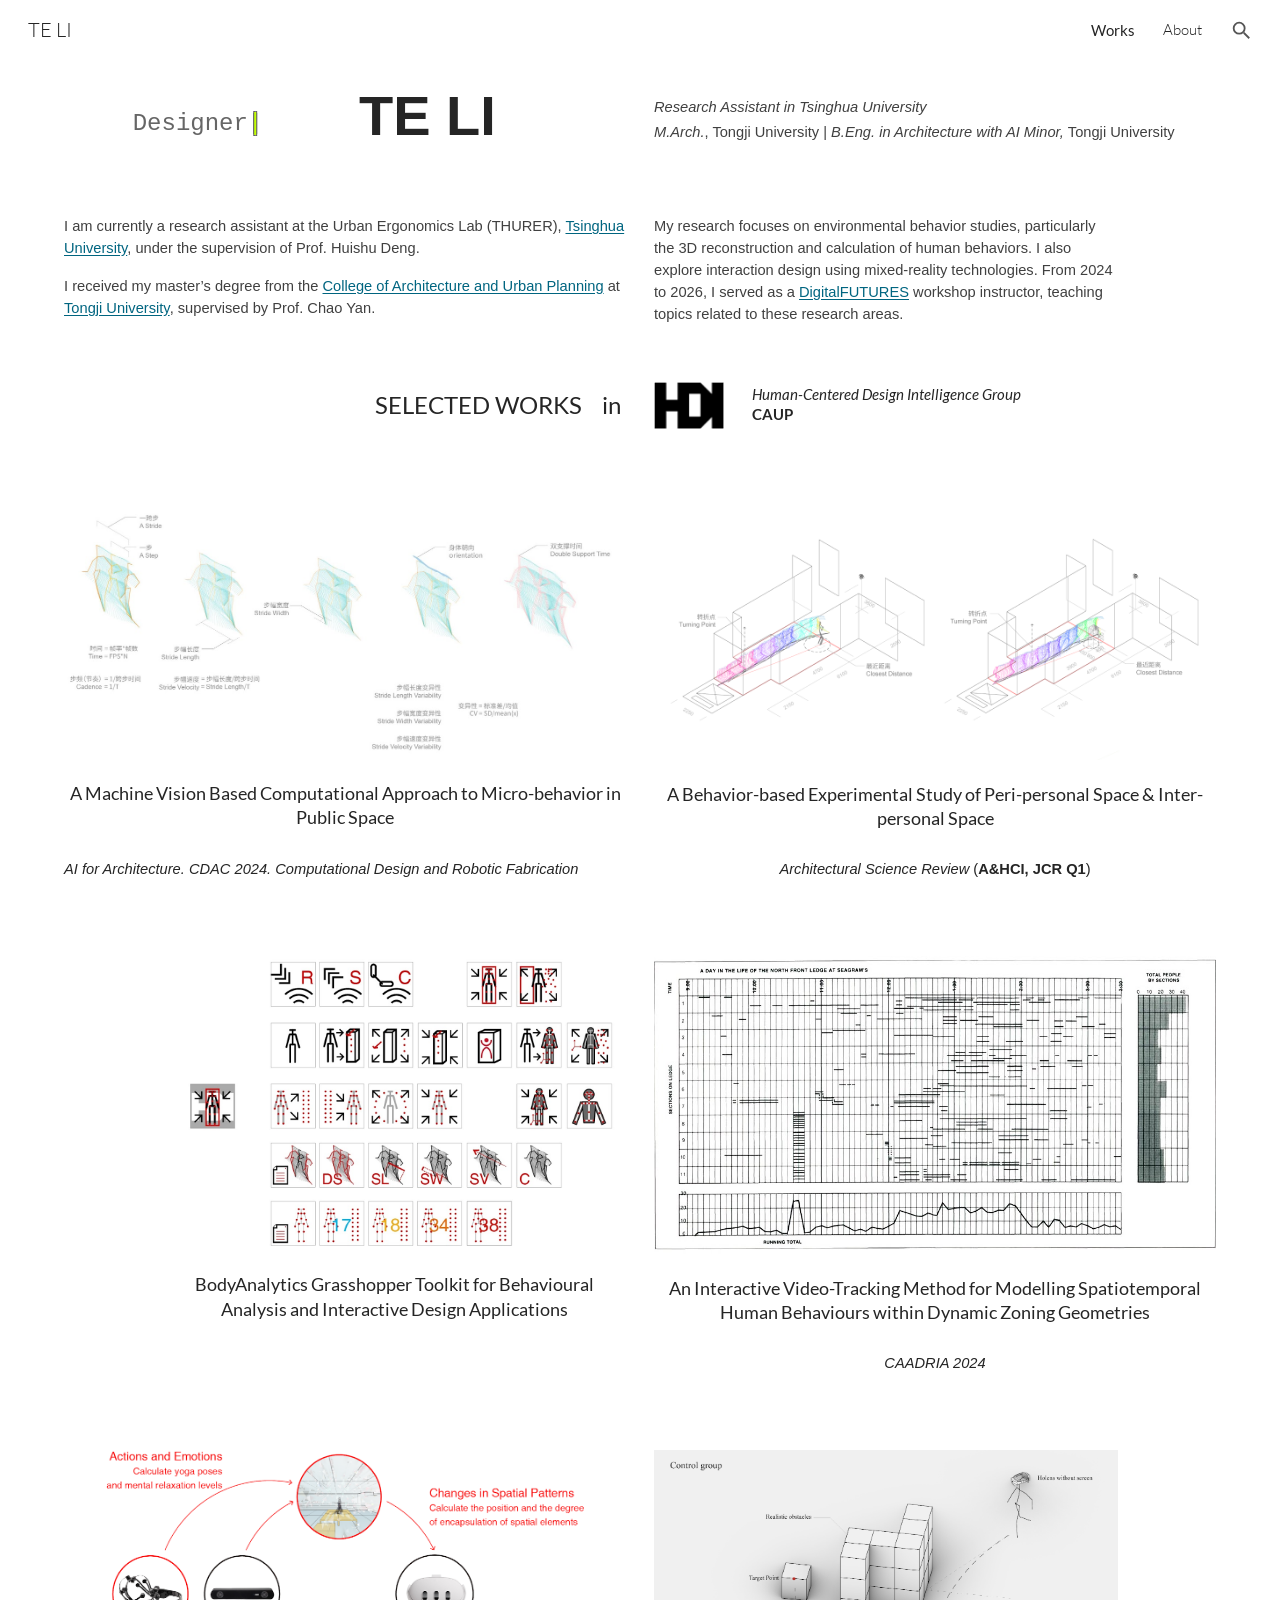
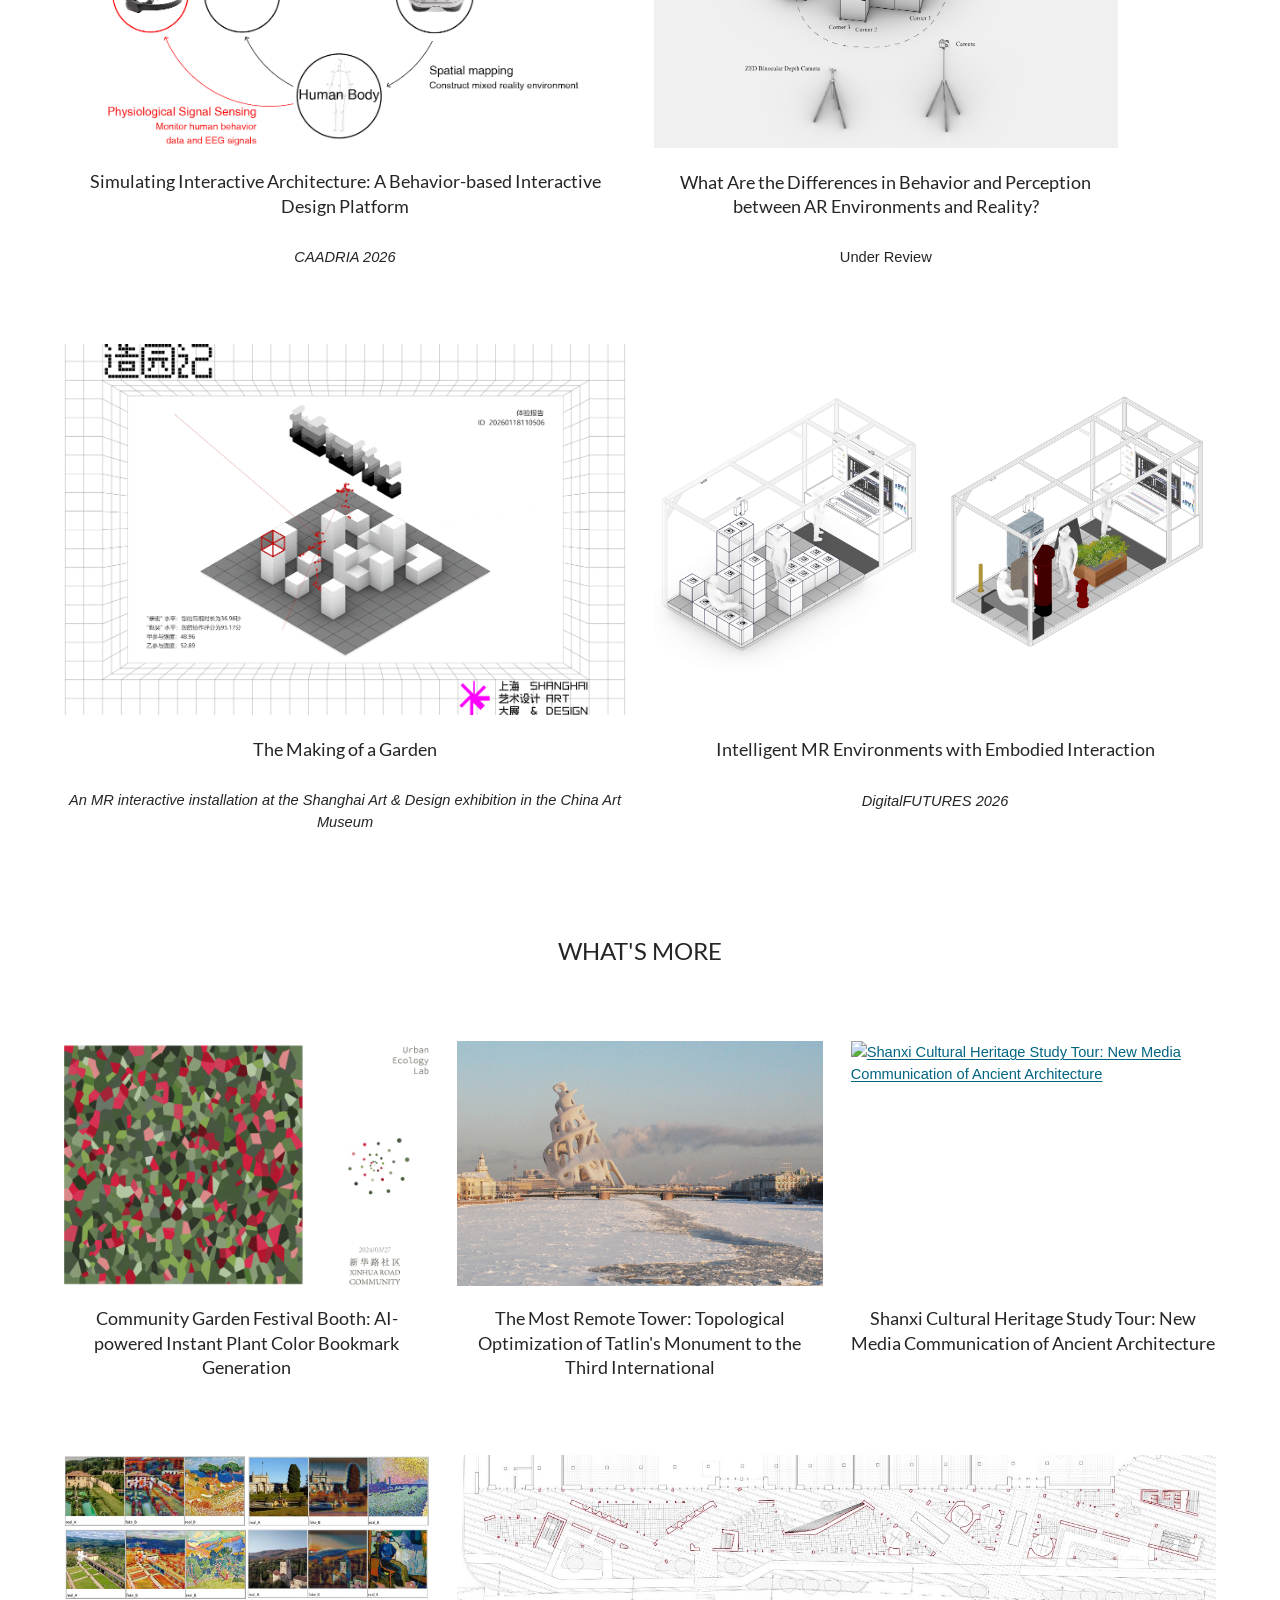
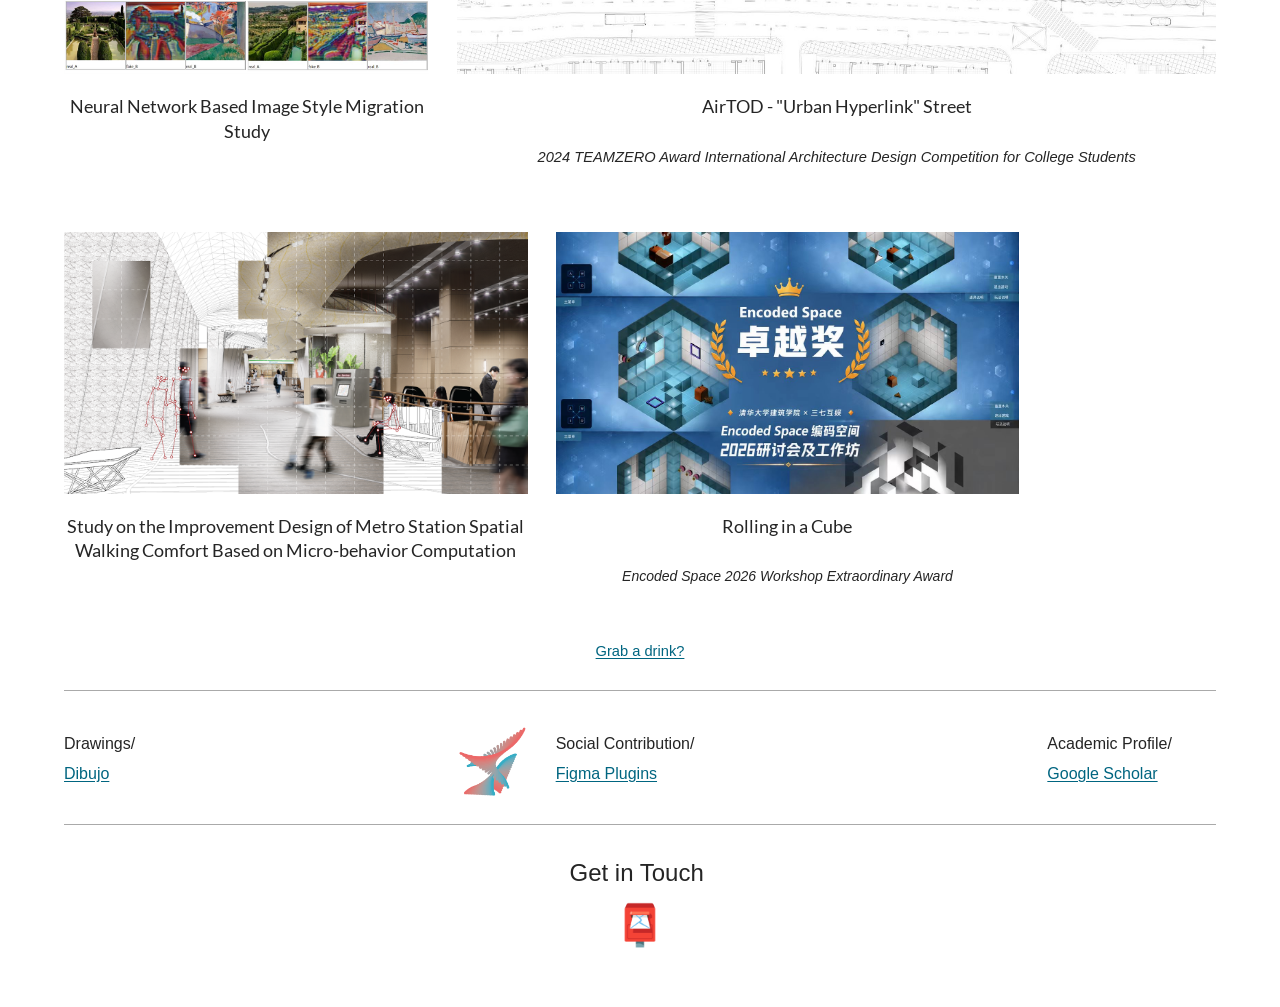
==== commit 8bcfb57e: "增加scholar，重新设置收集表单，增加blend链接" ====
--- a/index.html
+++ b/index.html
@@ -146,15 +146,12 @@
 </div>
 </div></section>
 <section class="section works-section-11"><div class="grid"><div class="column span-12">
-
+<p class="drink-link"><a href="https://blend.teli.es">Grab a drink?</a></p>
 </div></div></section>
 <section class="section works-section-12"><div class="grid">
 <div class="column span-2">
 <p><span style="font-size:12.0pt">Drawings/</span></p>
 <p><a style="text-decoration:none;color:inherit" href="https://lzyf14.wixsite.com/dai1-lite"><span style="text-decoration:underline;font-size:12.0pt">Dibujo</span></a><span style="font-size:12.0pt"> </span></p>
-</div>
-<div class="column span-2">
-
 </div>
 <div class="column span-1">
 <img src="assets/image-16.png" alt="Figma icon" loading="lazy">
@@ -163,8 +160,9 @@
 <p><span style="font-size:12.0pt">Social Contribution/</span></p>
 <p><a style="text-decoration:none;color:inherit" href="https://www.figma.com/@te_li"><span style="text-decoration:underline;font-size:12.0pt">Figma Plugins</span></a></p>
 </div>
-<div class="column span-4">
-
+<div class="column span-2 academic-profile">
+<p><span style="font-size:12.0pt">Academic Profile/</span></p>
+<p><a style="text-decoration:none;color:inherit" href="https://scholar.google.com/citations?user=Eit7pjMAAAAJ&amp;hl=en" target="_blank" rel="noopener noreferrer"><span style="text-decoration:underline;font-size:12.0pt">Google Scholar</span></a></p>
 </div>
 </div></section>
 <section class="section works-section-13"><div class="grid"><div class="column span-12">
@@ -172,7 +170,7 @@
 </div></div></section>
 <section class="section works-section-14 contact"><div class="grid"><div class="column span-12">
 <p style="text-align:center"><span style="font-size:24px">Get in Touch </span></p>
-<p style="text-align:center;line-height:1.2"><a style="text-decoration:none;color:inherit" href="https://forms.gle/pz7Y3AFX5Abh1YHo8"><span>📮</span></a></p>
+<p style="text-align:center;line-height:1.2"><a style="text-decoration:none;color:inherit" href="https://forms.cloud.microsoft/r/2MjaMUPkMP"><span>📮</span></a></p>
 </div></div></section></main>
 </body>
 </html>
--- a/style.css
+++ b/style.css
@@ -42,13 +42,13 @@
 }
 
 /* Shared presentation — adjust content width, spacing and typography here. */
-:root{--grid-width:1152px;--grid-gutter:24px;--page-edge:32px;--text:#252525;--link:#006580}
+:root{--grid-width:1152px;--grid-gutter:28px;--page-edge:32px;--text:#252525;--link:#006580}
 *{box-sizing:border-box}html{scroll-behavior:smooth}body{margin:0;background:#fff;color:var(--text);font:14px/1.5 Arial,Helvetica,sans-serif}a{color:var(--link);text-underline-offset:2px}button,input{font:inherit}button{cursor:pointer}a:focus-visible,button:focus-visible,summary:focus-visible{outline:2px solid var(--link);outline-offset:5px}
 a[style*="text-decoration:none"]{color:var(--text)}a[style*="text-decoration:none"] span[style*="text-decoration:underline"]{color:var(--link)}.site-header a,.site-header a:hover,.site-header a[aria-current],.about-section-1 summary{color:var(--text)}
-.site-header{height:60px;padding:0 28px;display:flex;align-items:center;justify-content:space-between;position:sticky;top:0;background:#fffffff5;z-index:10}.brand{font-size:20px;font-weight:300;color:var(--text);text-decoration:none}.site-header nav{display:flex;align-items:center;gap:28px}.site-header nav>a{font-size:15px;text-decoration:none;color:var(--text)}.site-header nav>a[aria-current],.site-header nav>a:hover{color:var(--text)}.search-button{border:0;background:none;color:#555;padding:0;display:flex}.section{padding:24px 0}.grid{width:min(var(--grid-width),calc(100% - 2 * var(--page-edge)));margin-inline:auto;display:grid;grid-template-columns:repeat(12,minmax(0,1fr));column-gap:var(--grid-gutter)}.column{min-width:0}.span-1{grid-column:span 1}.span-2{grid-column:span 2}.span-3{grid-column:span 3}.span-4{grid-column:span 4}.span-5{grid-column:span 5}.span-6{grid-column:span 6}.span-7{grid-column:span 7}.span-8{grid-column:span 8}.span-12{grid-column:span 12}
-p{margin:0 0 16px}h2,h3{font-weight:400;line-height:1.35;margin:16px 0 26px}h2{font-size:24px}h3{font-size:18px}img{display:block;width:100%;height:auto}iframe{display:block;border:0;width:100%}ul,ol{padding-left:28px;margin:0 0 18px}li{padding-left:2px;margin-bottom:7px}.works{font-size:14.667px;line-height:1.5}.works-animation{height:72px}.works-section-0{padding-top:22px;padding-bottom:24px}.works-section-0 .column:nth-child(2) p{font-size:56px!important;font-weight:700;margin:0;line-height:1.4}.works-section-0 .column:nth-child(2) span{font-size:inherit!important}.works-section-0 .column:nth-child(3){padding-top:13px}.works-section-1{padding-top:30px;padding-bottom:20px}.works-section-2{padding-top:20px;padding-bottom:40px}.works-section-2 .grid{align-items:center}.works-section-2 .column:first-child{text-align:right}.works-section-2 p{margin:0}.works-section-2 .column:first-child span{font-size:24px!important}.works-section-2 img{max-width:74px}.works-section-3,.works-section-4,.works-section-5,.works-section-6{padding-bottom:36px}.works .image-link{display:block}.works h3{text-align:center;margin:22px 0 28px;font-size:18px}.works-section-3 .column>p,.works-section-4 .column>p,.works-section-5 .column>p,.works-section-6 .column>p{text-align:center}.works-section-7 p{text-align:center;margin:24px 0}.works-section-8 h3,.works-section-9 h3,.works-section-10 h3{margin-top:20px;text-align:center!important}.works-section-11,.works-section-13,.about-section-10{padding:12px 0}.works-section-12{padding:0}.works-section-12 .grid{align-items:center;border-top:1px solid #aaa;padding-top:34px}.works-section-12 p{margin-bottom:6px}.contact{padding:0 0 48px;text-align:center}.contact .grid{border-top:1px solid #aaa;padding-top:30px}.contact p{margin-bottom:10px}.contact a{text-decoration:none;font-size:40px}
-.about-section-0{padding:0}.about-section-0 .grid{width:100%;max-width:none}.about-section-0 .column{padding:0}.about-animation{height:500px}.about-section-1{padding:24px 0}.about-section-1 details{grid-column:1/-1;margin:0;border-bottom:1px solid #aaa}.about-section-1 summary{list-style:none;cursor:pointer;font-size:24px;padding:20px 0}.about-section-1 summary::-webkit-details-marker{display:none}.about-section-1 .summary-arrow{float:right;width:24px;height:24px;fill:#555;margin-top:6px;transition:transform .2s ease}details[open] .summary-arrow{transform:rotate(180deg)}.news-items{padding:16px 0}.portfolio{height:435px;background:#333}.portfolio-open{display:inline-block;font-size:14px;margin-top:8px}.about-section-3,.about-section-4,.about-section-5,.about-section-6,.about-section-7,.about-section-8{padding:42px 0}.about h3{margin-top:0;margin-bottom:0}.about-section-9{padding:30px 0}.about p{line-height:1.8}.about li{line-height:1.6}.search-panel{position:fixed;top:60px;right:24px;width:min(520px,calc(100vw - 48px));padding:20px;background:white;box-shadow:0 4px 22px #0002;z-index:20}.search-panel[hidden]{display:none}.search-panel input{width:65%;max-width:100%;padding:8px;border:1px solid #aaa}.search-panel button{background:white;border:0;padding:8px}.search-results a{display:block;margin:12px 0}
-@media(max-width:760px){.site-header{padding:0 20px}.site-header nav{gap:22px}.grid{width:calc(100% - 48px);column-gap:16px}.column{padding:0}.column:empty{display:none}.span-1,.span-2,.span-3,.span-4,.span-5,.span-6,.span-7,.span-8,.span-12{grid-column:1/-1}.section{padding:20px 0}.works-section-0 .column:first-child{grid-column:1/7}.works-section-0 .column:nth-child(2){grid-column:7/13}.works-section-0 .column:nth-child(2) p{font-size:44px!important}.works-section-0 .column:nth-child(3){padding-top:20px}.works-section-1 .column{margin-bottom:12px}.works-section-2 .column:first-child{text-align:left;margin-bottom:20px}.works-section-2 .column:nth-child(2){grid-column:1/3}.works-section-2 .column:nth-child(3){grid-column:3/13}.works-section-2 .column:nth-child(3) span{font-size:14px!important}.works h3{font-size:19px}.works .column:has(h3){margin-bottom:28px}.works-section-12 .column{margin-bottom:20px}.works-section-12 img{max-width:72px}.about-animation{height:300px}.about-section-2 .column:first-child{margin-bottom:14px}.portfolio{height:340px}.about-section-3,.about-section-4,.about-section-5,.about-section-6,.about-section-7,.about-section-8{padding:28px 0}.about p,.about li{overflow-wrap:anywhere}.search-panel input{width:60%}}
+.site-header{height:60px;padding:0 28px;display:flex;align-items:center;justify-content:space-between;position:sticky;top:0;background:#fffffff5;z-index:10}.brand{font-size:20px;font-weight:300;color:var(--text);text-decoration:none}.site-header nav{display:flex;align-items:center;gap:28px}.site-header nav>a{font-size:15px;font-weight:300;text-decoration:none;color:var(--text)}.site-header nav>a[aria-current]{font-weight:500}.site-header nav>a:hover{color:var(--text)}.search-button{border:0;background:none;color:#555;padding:0;display:flex}.section{padding:24px 0}.grid{width:min(var(--grid-width),calc(100% - 2 * var(--page-edge)));margin-inline:auto;display:grid;grid-template-columns:repeat(12,minmax(0,1fr));column-gap:var(--grid-gutter)}.column{min-width:0}.span-1{grid-column:span 1}.span-2{grid-column:span 2}.span-3{grid-column:span 3}.span-4{grid-column:span 4}.span-5{grid-column:span 5}.span-6{grid-column:span 6}.span-7{grid-column:span 7}.span-8{grid-column:span 8}.span-12{grid-column:span 12}
+p{margin:0 0 16px}h2,h3{font-weight:400;line-height:1.35;margin:16px 0 26px}h2{font-size:24px}h3{font-size:18px}img{display:block;width:100%;height:auto}iframe{display:block;border:0;width:100%}ul,ol{padding-left:28px;margin:0 0 18px}li{padding-left:2px;margin-bottom:7px}.works{font-size:14.667px;line-height:1.5}.works-animation{height:72px}.works-section-0{padding-top:22px;padding-bottom:24px}.works-section-0 .column:nth-child(2) p{font-size:56px!important;font-weight:700;margin:0;line-height:1.4}.works-section-0 .column:nth-child(2) span{font-size:inherit!important}.works-section-0 .column:nth-child(3){padding-top:13px}.works-section-1{padding-top:30px;padding-bottom:20px}.works-section-2{padding-top:20px;padding-bottom:40px}.works-section-2 .grid{align-items:center}.works-section-2 .column:first-child{text-align:right}.works-section-2 p{margin:0}.works-section-2 .column:first-child span{font-size:24px!important}.works-section-2 img{max-width:74px}.works-section-3,.works-section-4,.works-section-5,.works-section-6{padding-bottom:36px}.works .image-link{display:block}.works h3{text-align:center;margin:22px 0 28px;font-size:18px}.works-section-3 .column>p,.works-section-4 .column>p,.works-section-5 .column>p,.works-section-6 .column>p{text-align:center}.works-section-7 p{text-align:center;margin:24px 0}.works-section-8 h3,.works-section-9 h3,.works-section-10 h3{margin-top:20px;text-align:center!important}.works-section-11,.works-section-13,.about-section-10{padding:12px 0}.drink-link{text-align:center}.works-section-12{padding:0}.works-section-12 .grid{align-items:center;border-top:1px solid #aaa;padding-top:34px}.works-section-12 .column:nth-child(1){grid-column:1 / span 2}.works-section-12 .column:nth-child(2){grid-column:5 / span 1}.works-section-12 .column:nth-child(3){grid-column:6 / span 3}.works-section-12 .academic-profile{grid-column:11 / span 2}.works-section-12 p{margin-bottom:6px}.contact{padding:0 0 48px;text-align:center}.contact .grid{border-top:1px solid #aaa;padding-top:30px}.contact p{margin-bottom:10px}.contact a{font-size:40px}
+.about-section-0{padding:0}.about-section-0 .grid{width:100%;max-width:none}.about-section-0 .column{padding:0}.about-animation{height:500px}.about-section-1{padding:24px 0}.about-section-1 details{grid-column:1/-1;margin:0;border-bottom:1px solid #aaa}.about-section-1 summary{list-style:none;cursor:pointer;color:#226E93;font-size:24px;padding:20px 0}.about-section-1 summary::-webkit-details-marker{display:none}.about-section-1 .summary-arrow{float:right;width:24px;height:24px;fill:#555;margin-top:6px;transition:transform .2s ease}details[open] .summary-arrow{transform:rotate(180deg)}.news-items{padding:16px 0}.portfolio{height:435px;background:#333}.portfolio-open{display:inline-block;font-size:14px;margin-top:8px}.about-section-3,.about-section-4,.about-section-5,.about-section-6,.about-section-7,.about-section-8{padding:42px 0}.about h3{margin-top:0;margin-bottom:0}.about-section-9{padding:30px 0}.about p{line-height:1.8}.about li{line-height:1.6}.search-panel{position:fixed;top:60px;right:24px;width:min(520px,calc(100vw - 48px));padding:20px;background:white;box-shadow:0 4px 22px #0002;z-index:20}.search-panel[hidden]{display:none}.search-panel input{width:65%;max-width:100%;padding:8px;border:1px solid #aaa}.search-panel button{background:white;border:0;padding:8px}.search-results a{display:block;margin:12px 0}
+@media(max-width:760px){.site-header{padding:0 20px}.site-header nav{gap:22px}.grid{width:calc(100% - 48px);column-gap:20px}.column{padding:0}.column:empty{display:none}.span-1,.span-2,.span-3,.span-4,.span-5,.span-6,.span-7,.span-8,.span-12{grid-column:1/-1}.section{padding:20px 0}.works-section-0 .column:first-child{grid-column:1/7}.works-section-0 .column:nth-child(2){grid-column:7/13}.works-section-0 .column:nth-child(2) p{font-size:44px!important}.works-section-0 .column:nth-child(3){padding-top:20px}.works-section-1 .column{margin-bottom:12px}.works-section-2 .column:first-child{text-align:left;margin-bottom:20px}.works-section-2 .column:nth-child(2){grid-column:1/3}.works-section-2 .column:nth-child(3){grid-column:3/13}.works-section-2 .column:nth-child(3) span{font-size:14px!important}.works h3{font-size:19px}.works .column:has(h3){margin-bottom:28px}.works-section-12 .column{margin-bottom:20px}.works-section-12 .column:nth-child(1),.works-section-12 .column:nth-child(2),.works-section-12 .column:nth-child(3),.works-section-12 .academic-profile{grid-column:1/-1}.works-section-12 img{max-width:72px}.about-animation{height:300px}.about-section-2 .column:first-child{margin-bottom:14px}.portfolio{height:340px}.about-section-3,.about-section-4,.about-section-5,.about-section-6,.about-section-7,.about-section-8{padding:28px 0}.about p,.about li{overflow-wrap:anywhere}.search-panel input{width:60%}}
 @media(prefers-reduced-motion:reduce){html{scroll-behavior:auto}}
 
 body.about,.works h3,.brand,.site-header nav,.works-section-2,.works-section-7{font-family:Lato,Arial,sans-serif}
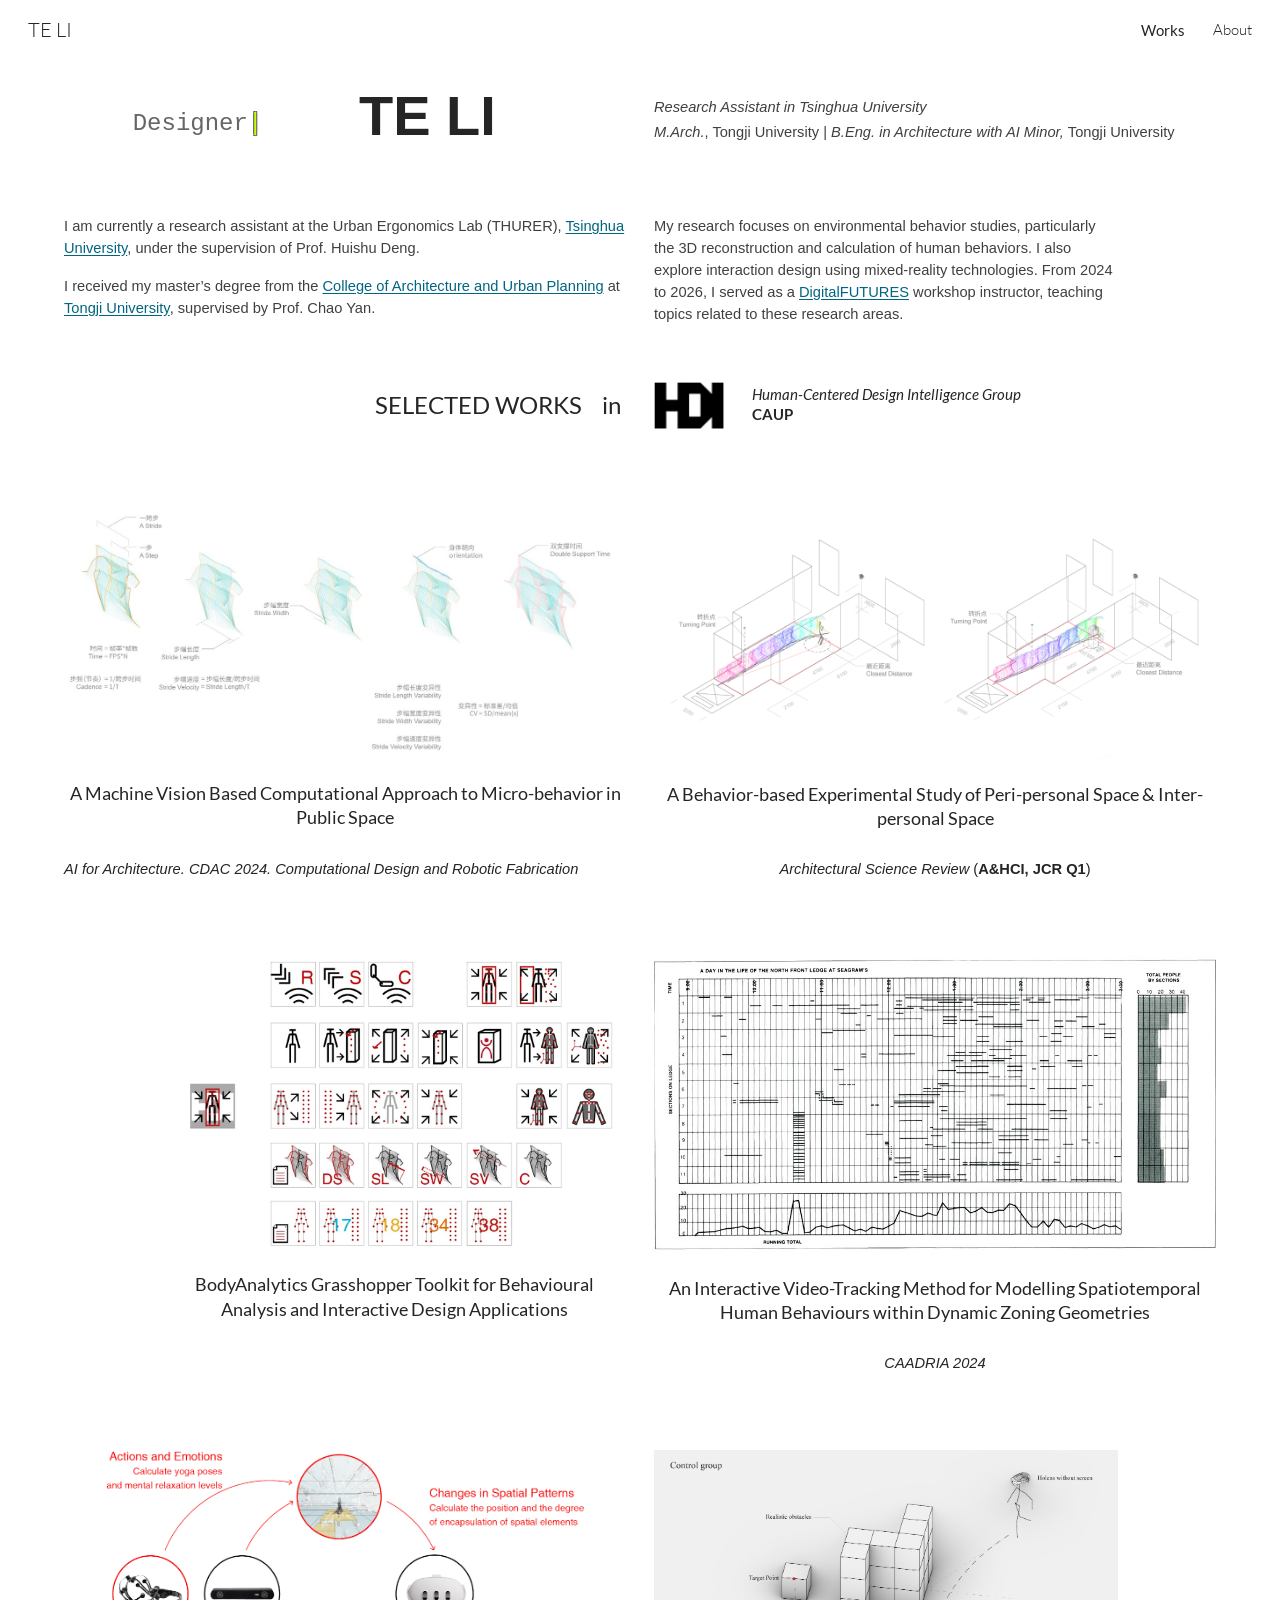
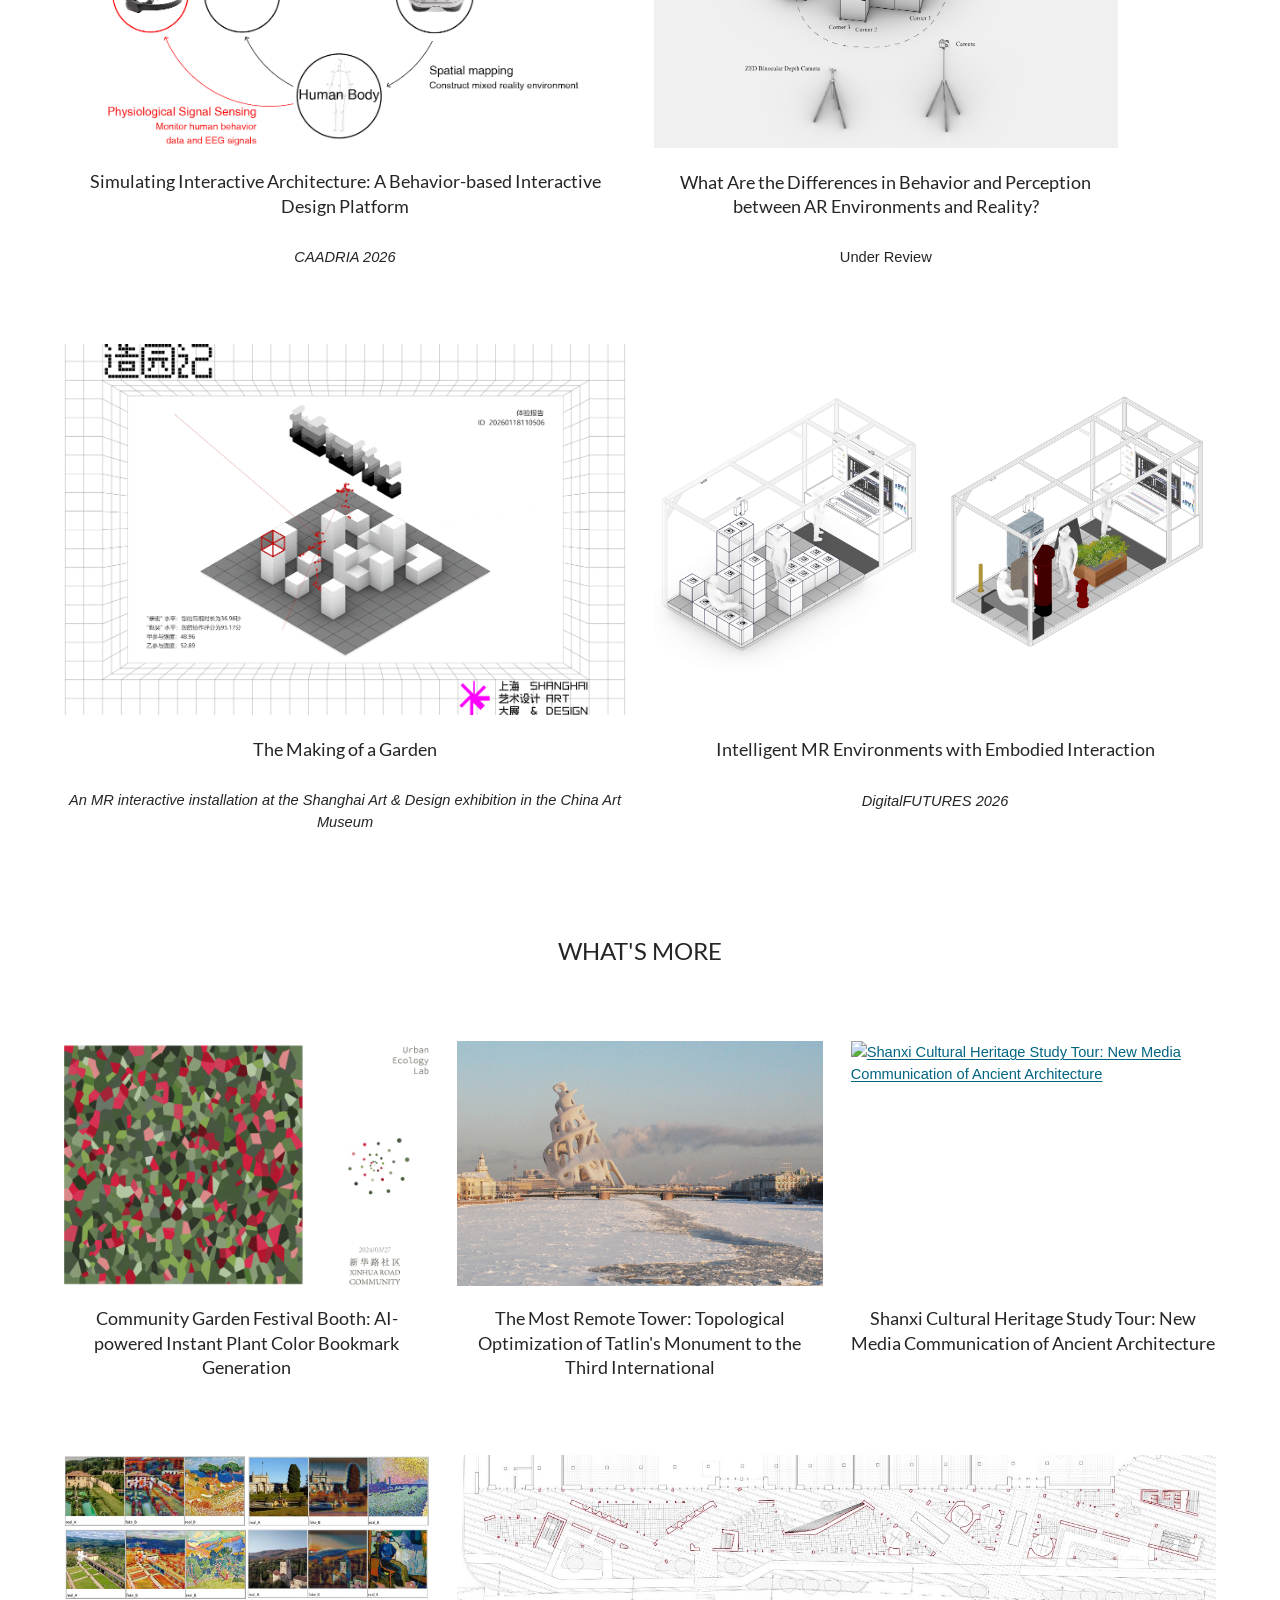
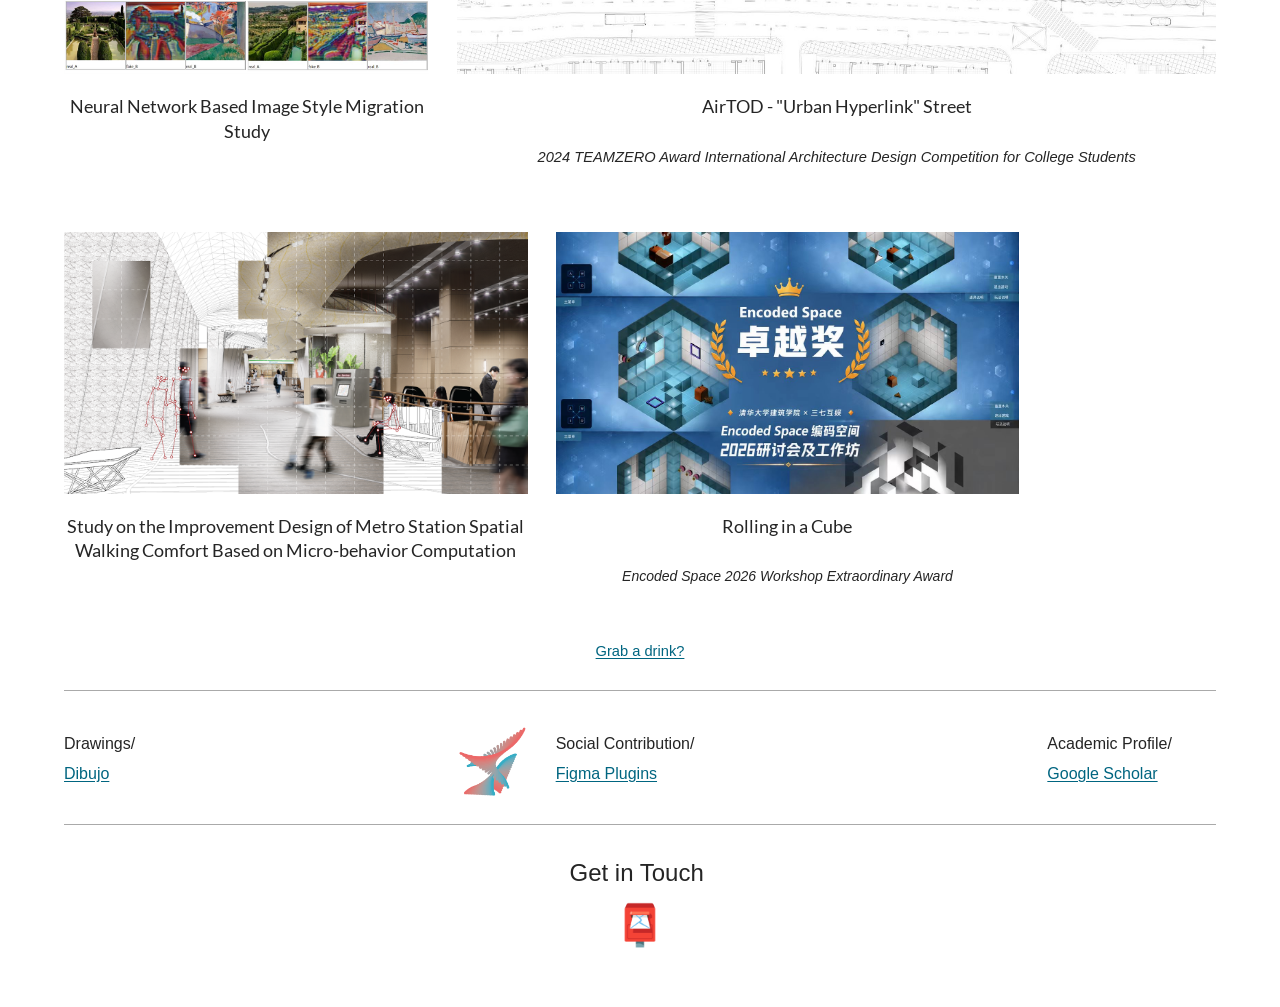
==== commit 207522da: "删除搜索" ====
--- a/index.html
+++ b/index.html
@@ -5,12 +5,9 @@
 <meta name="viewport" content="width=device-width,initial-scale=1">
 <title>TE LI — Works</title>
 <link rel="stylesheet" href="style.css">
-<script src="script.js" defer></script>
 </head>
 <body class="works">
-<header class="site-header"><a class="brand" href="index.html">TE LI</a><nav aria-label="Main navigation"><a aria-current="page" href="index.html">Works</a><a href="about.html">About</a><button class="search-button" aria-label="Search this site" title="Search this site"><svg width="22" height="22" viewbox="0 0 24 24" fill="none" stroke="currentColor" stroke-width="2"><circle cx="10" cy="10" r="6"></circle><path d="m15 15 6 6"></path></svg></button></nav></header><form class="search-panel" hidden role="search">
-<input type="search" aria-label="Search pages" placeholder="Search this site"><button type="submit">Search</button><button type="button" class="search-close" aria-label="Close search">×</button><div class="search-results"></div>
-</form>
+<header class="site-header"><a class="brand" href="index.html">TE LI</a><nav aria-label="Main navigation"><a aria-current="page" href="index.html">Works</a><a href="about.html">About</a></nav></header>
 <main id="main"><section class="section works-section-0"><div class="grid">
 <div class="column span-3">
 <iframe class="works-animation" src="assets/typing.html" title="Animated roles"></iframe>
--- a/style.css
+++ b/style.css
@@ -45,10 +45,10 @@
 :root{--grid-width:1152px;--grid-gutter:28px;--page-edge:32px;--text:#252525;--link:#006580}
 *{box-sizing:border-box}html{scroll-behavior:smooth}body{margin:0;background:#fff;color:var(--text);font:14px/1.5 Arial,Helvetica,sans-serif}a{color:var(--link);text-underline-offset:2px}button,input{font:inherit}button{cursor:pointer}a:focus-visible,button:focus-visible,summary:focus-visible{outline:2px solid var(--link);outline-offset:5px}
 a[style*="text-decoration:none"]{color:var(--text)}a[style*="text-decoration:none"] span[style*="text-decoration:underline"]{color:var(--link)}.site-header a,.site-header a:hover,.site-header a[aria-current],.about-section-1 summary{color:var(--text)}
-.site-header{height:60px;padding:0 28px;display:flex;align-items:center;justify-content:space-between;position:sticky;top:0;background:#fffffff5;z-index:10}.brand{font-size:20px;font-weight:300;color:var(--text);text-decoration:none}.site-header nav{display:flex;align-items:center;gap:28px}.site-header nav>a{font-size:15px;font-weight:300;text-decoration:none;color:var(--text)}.site-header nav>a[aria-current]{font-weight:500}.site-header nav>a:hover{color:var(--text)}.search-button{border:0;background:none;color:#555;padding:0;display:flex}.section{padding:24px 0}.grid{width:min(var(--grid-width),calc(100% - 2 * var(--page-edge)));margin-inline:auto;display:grid;grid-template-columns:repeat(12,minmax(0,1fr));column-gap:var(--grid-gutter)}.column{min-width:0}.span-1{grid-column:span 1}.span-2{grid-column:span 2}.span-3{grid-column:span 3}.span-4{grid-column:span 4}.span-5{grid-column:span 5}.span-6{grid-column:span 6}.span-7{grid-column:span 7}.span-8{grid-column:span 8}.span-12{grid-column:span 12}
+.site-header{height:60px;padding:0 28px;display:flex;align-items:center;justify-content:space-between;position:sticky;top:0;background:#fffffff5;z-index:10}.brand{font-size:20px;font-weight:300;color:var(--text);text-decoration:none}.site-header nav{display:flex;align-items:center;gap:28px}.site-header nav>a{font-size:15px;font-weight:300;text-decoration:none;color:var(--text)}.site-header nav>a[aria-current]{font-weight:500}.site-header nav>a:hover{color:var(--text)}.section{padding:24px 0}.grid{width:min(var(--grid-width),calc(100% - 2 * var(--page-edge)));margin-inline:auto;display:grid;grid-template-columns:repeat(12,minmax(0,1fr));column-gap:var(--grid-gutter)}.column{min-width:0}.span-1{grid-column:span 1}.span-2{grid-column:span 2}.span-3{grid-column:span 3}.span-4{grid-column:span 4}.span-5{grid-column:span 5}.span-6{grid-column:span 6}.span-7{grid-column:span 7}.span-8{grid-column:span 8}.span-12{grid-column:span 12}
 p{margin:0 0 16px}h2,h3{font-weight:400;line-height:1.35;margin:16px 0 26px}h2{font-size:24px}h3{font-size:18px}img{display:block;width:100%;height:auto}iframe{display:block;border:0;width:100%}ul,ol{padding-left:28px;margin:0 0 18px}li{padding-left:2px;margin-bottom:7px}.works{font-size:14.667px;line-height:1.5}.works-animation{height:72px}.works-section-0{padding-top:22px;padding-bottom:24px}.works-section-0 .column:nth-child(2) p{font-size:56px!important;font-weight:700;margin:0;line-height:1.4}.works-section-0 .column:nth-child(2) span{font-size:inherit!important}.works-section-0 .column:nth-child(3){padding-top:13px}.works-section-1{padding-top:30px;padding-bottom:20px}.works-section-2{padding-top:20px;padding-bottom:40px}.works-section-2 .grid{align-items:center}.works-section-2 .column:first-child{text-align:right}.works-section-2 p{margin:0}.works-section-2 .column:first-child span{font-size:24px!important}.works-section-2 img{max-width:74px}.works-section-3,.works-section-4,.works-section-5,.works-section-6{padding-bottom:36px}.works .image-link{display:block}.works h3{text-align:center;margin:22px 0 28px;font-size:18px}.works-section-3 .column>p,.works-section-4 .column>p,.works-section-5 .column>p,.works-section-6 .column>p{text-align:center}.works-section-7 p{text-align:center;margin:24px 0}.works-section-8 h3,.works-section-9 h3,.works-section-10 h3{margin-top:20px;text-align:center!important}.works-section-11,.works-section-13,.about-section-10{padding:12px 0}.drink-link{text-align:center}.works-section-12{padding:0}.works-section-12 .grid{align-items:center;border-top:1px solid #aaa;padding-top:34px}.works-section-12 .column:nth-child(1){grid-column:1 / span 2}.works-section-12 .column:nth-child(2){grid-column:5 / span 1}.works-section-12 .column:nth-child(3){grid-column:6 / span 3}.works-section-12 .academic-profile{grid-column:11 / span 2}.works-section-12 p{margin-bottom:6px}.contact{padding:0 0 48px;text-align:center}.contact .grid{border-top:1px solid #aaa;padding-top:30px}.contact p{margin-bottom:10px}.contact a{font-size:40px}
-.about-section-0{padding:0}.about-section-0 .grid{width:100%;max-width:none}.about-section-0 .column{padding:0}.about-animation{height:500px}.about-section-1{padding:24px 0}.about-section-1 details{grid-column:1/-1;margin:0;border-bottom:1px solid #aaa}.about-section-1 summary{list-style:none;cursor:pointer;color:#226E93;font-size:24px;padding:20px 0}.about-section-1 summary::-webkit-details-marker{display:none}.about-section-1 .summary-arrow{float:right;width:24px;height:24px;fill:#555;margin-top:6px;transition:transform .2s ease}details[open] .summary-arrow{transform:rotate(180deg)}.news-items{padding:16px 0}.portfolio{height:435px;background:#333}.portfolio-open{display:inline-block;font-size:14px;margin-top:8px}.about-section-3,.about-section-4,.about-section-5,.about-section-6,.about-section-7,.about-section-8{padding:42px 0}.about h3{margin-top:0;margin-bottom:0}.about-section-9{padding:30px 0}.about p{line-height:1.8}.about li{line-height:1.6}.search-panel{position:fixed;top:60px;right:24px;width:min(520px,calc(100vw - 48px));padding:20px;background:white;box-shadow:0 4px 22px #0002;z-index:20}.search-panel[hidden]{display:none}.search-panel input{width:65%;max-width:100%;padding:8px;border:1px solid #aaa}.search-panel button{background:white;border:0;padding:8px}.search-results a{display:block;margin:12px 0}
-@media(max-width:760px){.site-header{padding:0 20px}.site-header nav{gap:22px}.grid{width:calc(100% - 48px);column-gap:20px}.column{padding:0}.column:empty{display:none}.span-1,.span-2,.span-3,.span-4,.span-5,.span-6,.span-7,.span-8,.span-12{grid-column:1/-1}.section{padding:20px 0}.works-section-0 .column:first-child{grid-column:1/7}.works-section-0 .column:nth-child(2){grid-column:7/13}.works-section-0 .column:nth-child(2) p{font-size:44px!important}.works-section-0 .column:nth-child(3){padding-top:20px}.works-section-1 .column{margin-bottom:12px}.works-section-2 .column:first-child{text-align:left;margin-bottom:20px}.works-section-2 .column:nth-child(2){grid-column:1/3}.works-section-2 .column:nth-child(3){grid-column:3/13}.works-section-2 .column:nth-child(3) span{font-size:14px!important}.works h3{font-size:19px}.works .column:has(h3){margin-bottom:28px}.works-section-12 .column{margin-bottom:20px}.works-section-12 .column:nth-child(1),.works-section-12 .column:nth-child(2),.works-section-12 .column:nth-child(3),.works-section-12 .academic-profile{grid-column:1/-1}.works-section-12 img{max-width:72px}.about-animation{height:300px}.about-section-2 .column:first-child{margin-bottom:14px}.portfolio{height:340px}.about-section-3,.about-section-4,.about-section-5,.about-section-6,.about-section-7,.about-section-8{padding:28px 0}.about p,.about li{overflow-wrap:anywhere}.search-panel input{width:60%}}
+.about-section-0{padding:0}.about-section-0 .grid{width:100%;max-width:none}.about-section-0 .column{padding:0}.about-animation{height:500px}.about-section-1{padding:24px 0}.about-section-1 details{grid-column:1/-1;margin:0;border-bottom:1px solid #aaa}.about-section-1 summary{list-style:none;cursor:pointer;color:#226E93;font-size:24px;padding:20px 0}.about-section-1 summary::-webkit-details-marker{display:none}.about-section-1 .summary-arrow{float:right;width:24px;height:24px;fill:#555;margin-top:6px;transition:transform .2s ease}details[open] .summary-arrow{transform:rotate(180deg)}.news-items{padding:16px 0}.portfolio{height:435px;background:#333}.portfolio-open{display:inline-block;font-size:14px;margin-top:8px}.about-section-3,.about-section-4,.about-section-5,.about-section-6,.about-section-7,.about-section-8{padding:42px 0}.about h3{margin-top:0;margin-bottom:0}.about-section-9{padding:30px 0}.about p{line-height:1.8}.about li{line-height:1.6}
+@media(max-width:760px){.site-header{padding:0 20px}.site-header nav{gap:22px}.grid{width:calc(100% - 48px);column-gap:20px}.column{padding:0}.column:empty{display:none}.span-1,.span-2,.span-3,.span-4,.span-5,.span-6,.span-7,.span-8,.span-12{grid-column:1/-1}.section{padding:20px 0}.works-section-0 .column:first-child{grid-column:1/7}.works-section-0 .column:nth-child(2){grid-column:7/13}.works-section-0 .column:nth-child(2) p{font-size:44px!important}.works-section-0 .column:nth-child(3){padding-top:20px}.works-section-1 .column{margin-bottom:12px}.works-section-2 .column:first-child{text-align:left;margin-bottom:20px}.works-section-2 .column:nth-child(2){grid-column:1/3}.works-section-2 .column:nth-child(3){grid-column:3/13}.works-section-2 .column:nth-child(3) span{font-size:14px!important}.works h3{font-size:19px}.works .column:has(h3){margin-bottom:28px}.works-section-12 .column{margin-bottom:20px}.works-section-12 .column:nth-child(1),.works-section-12 .column:nth-child(2),.works-section-12 .column:nth-child(3),.works-section-12 .academic-profile{grid-column:1/-1}.works-section-12 img{max-width:72px}.about-animation{height:300px}.about-section-2 .column:first-child{margin-bottom:14px}.portfolio{height:340px}.about-section-3,.about-section-4,.about-section-5,.about-section-6,.about-section-7,.about-section-8{padding:28px 0}.about p,.about li{overflow-wrap:anywhere}}
 @media(prefers-reduced-motion:reduce){html{scroll-behavior:auto}}
 
 body.about,.works h3,.brand,.site-header nav,.works-section-2,.works-section-7{font-family:Lato,Arial,sans-serif}
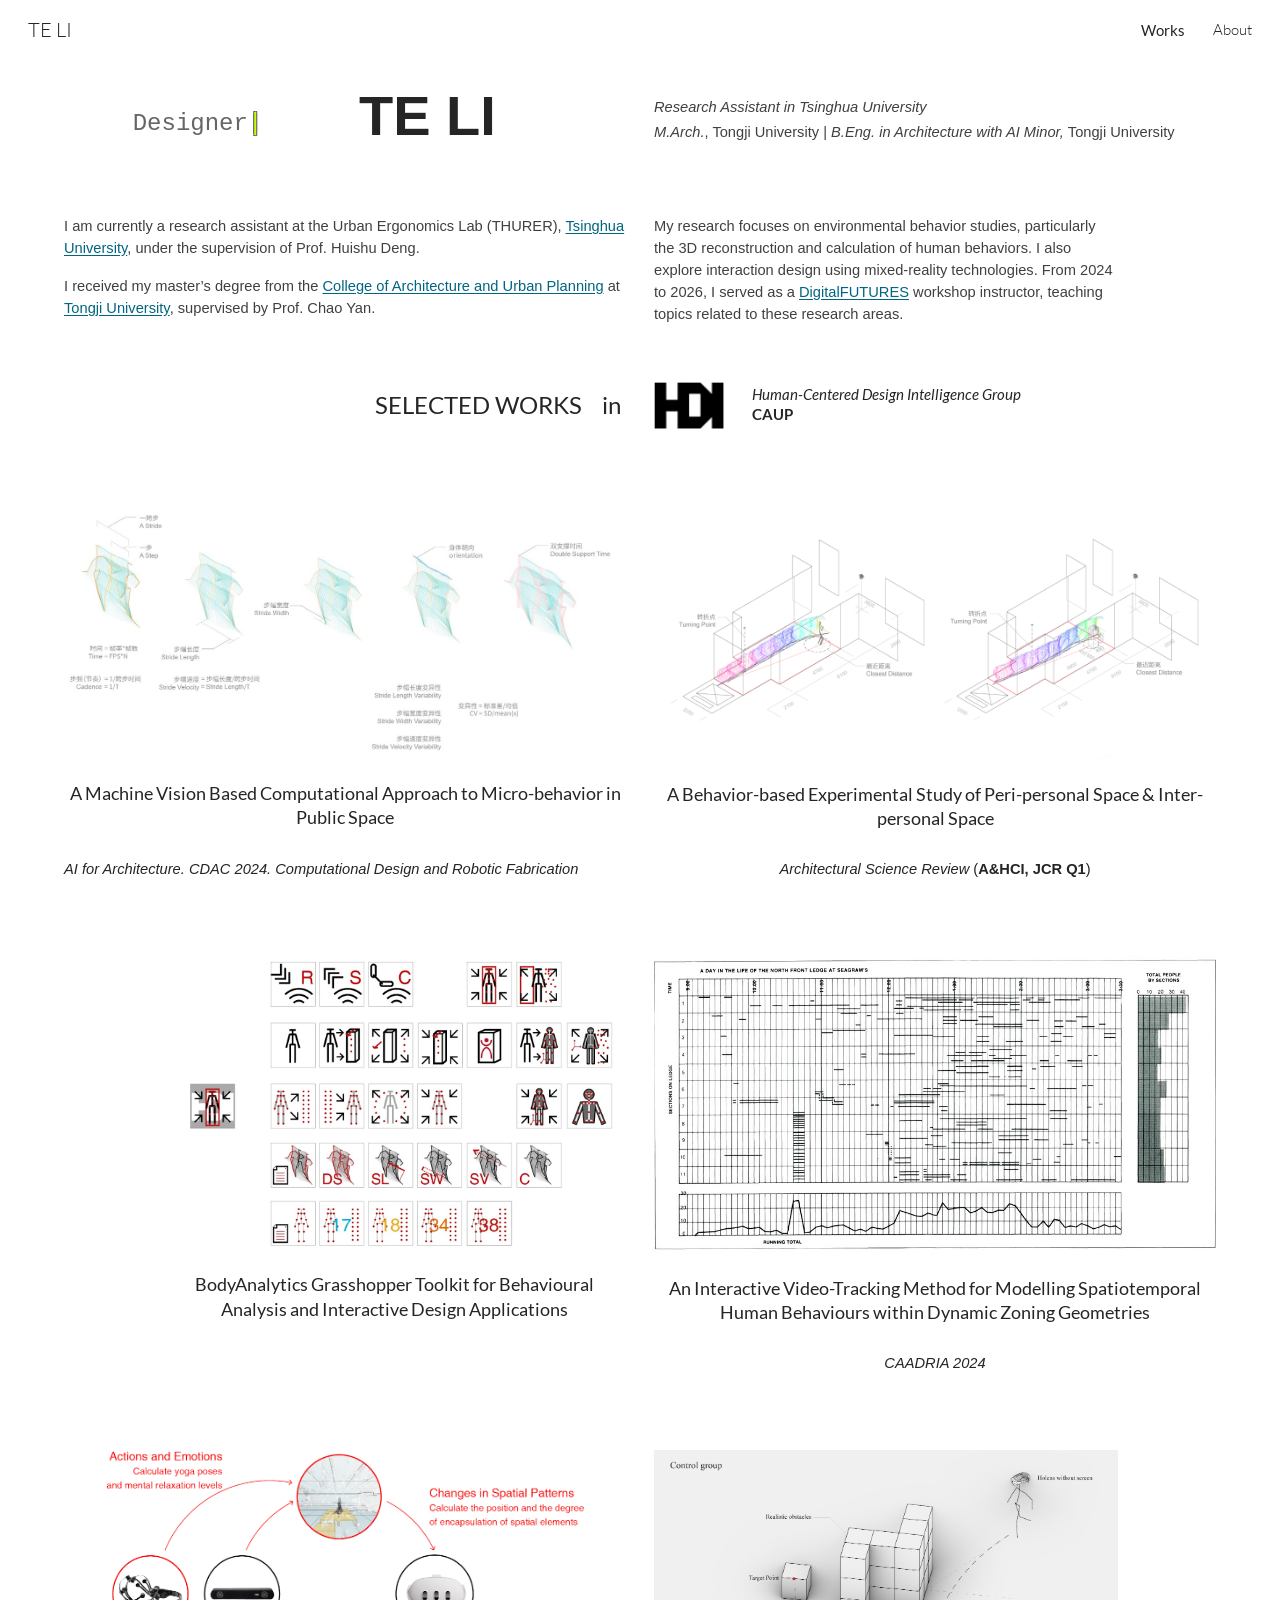
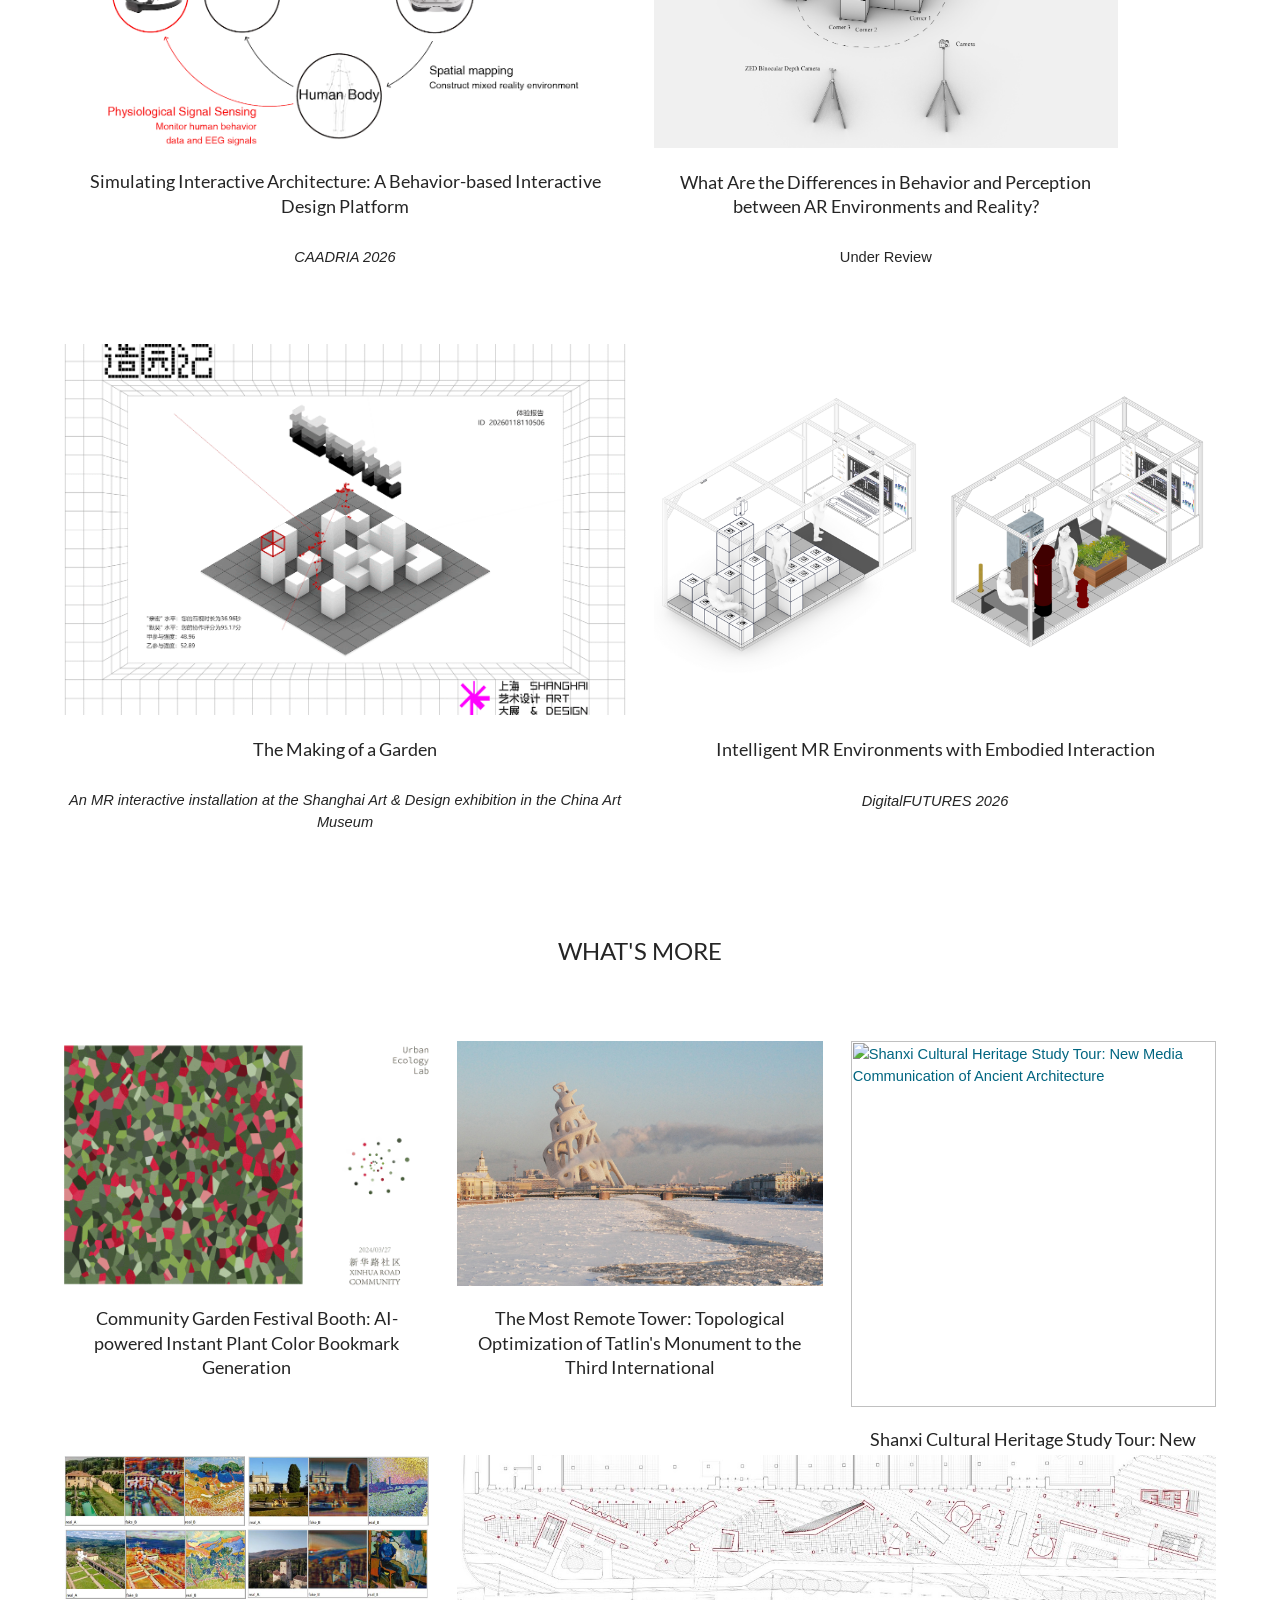
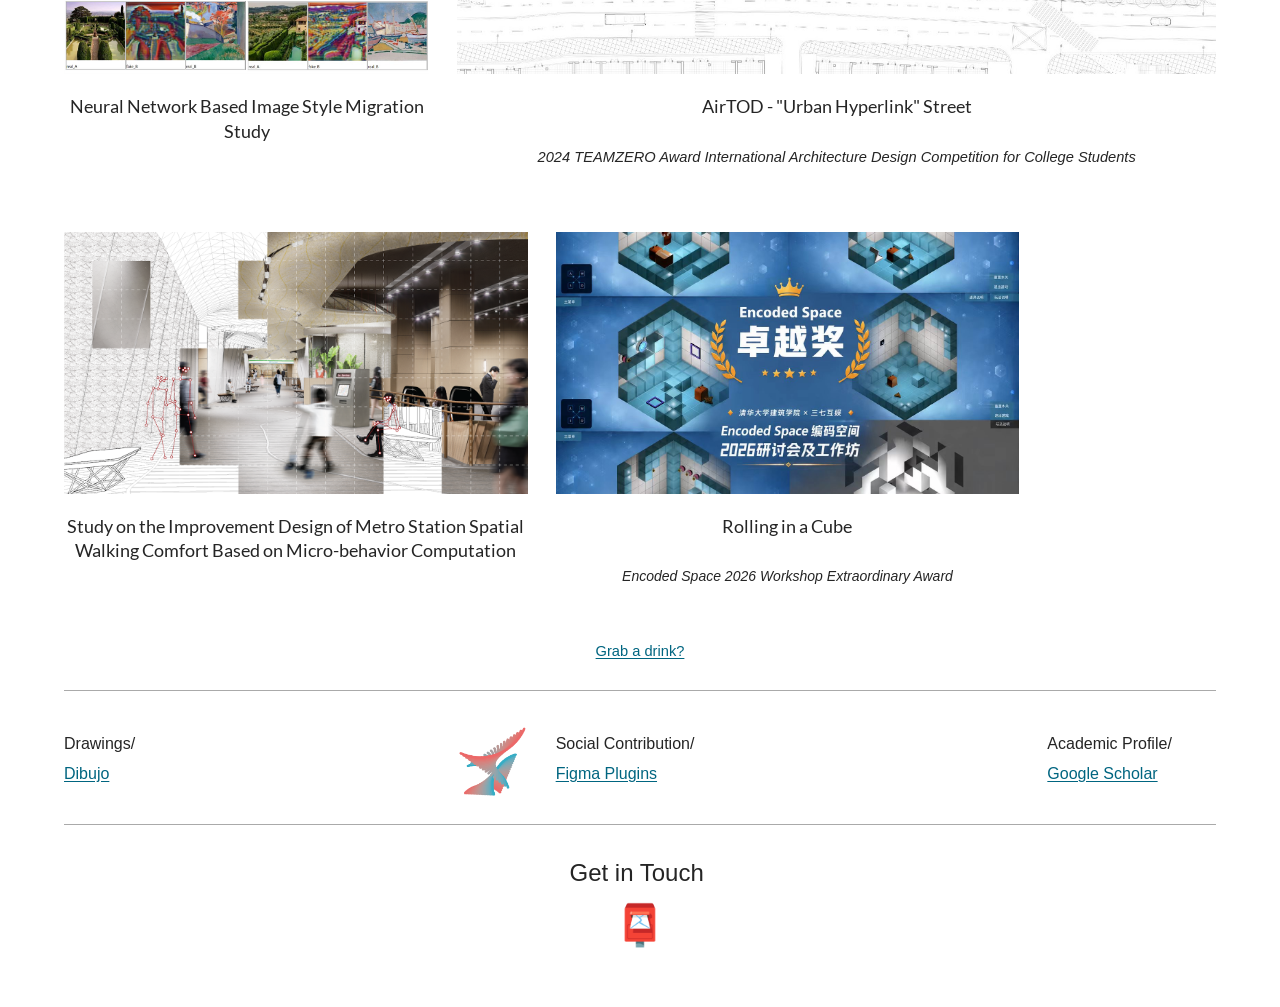
==== commit 5ff57219: "增加Google Analytics代码" ====
--- a/index.html
+++ b/index.html
@@ -1,3 +1,13 @@
+<!-- Google Analytics -->
+<script async src="https://www.googletagmanager.com/gtag/js?id=G-RKEHX6FCN1"></script>
+<script>
+  window.dataLayer = window.dataLayer || [];
+  function gtag() { dataLayer.push(arguments); }
+
+  gtag('js', new Date());
+  gtag('config', 'G-RKEHX6FCN1');
+</script>
+
 <!doctype html>
 <html lang="en">
 <head>
